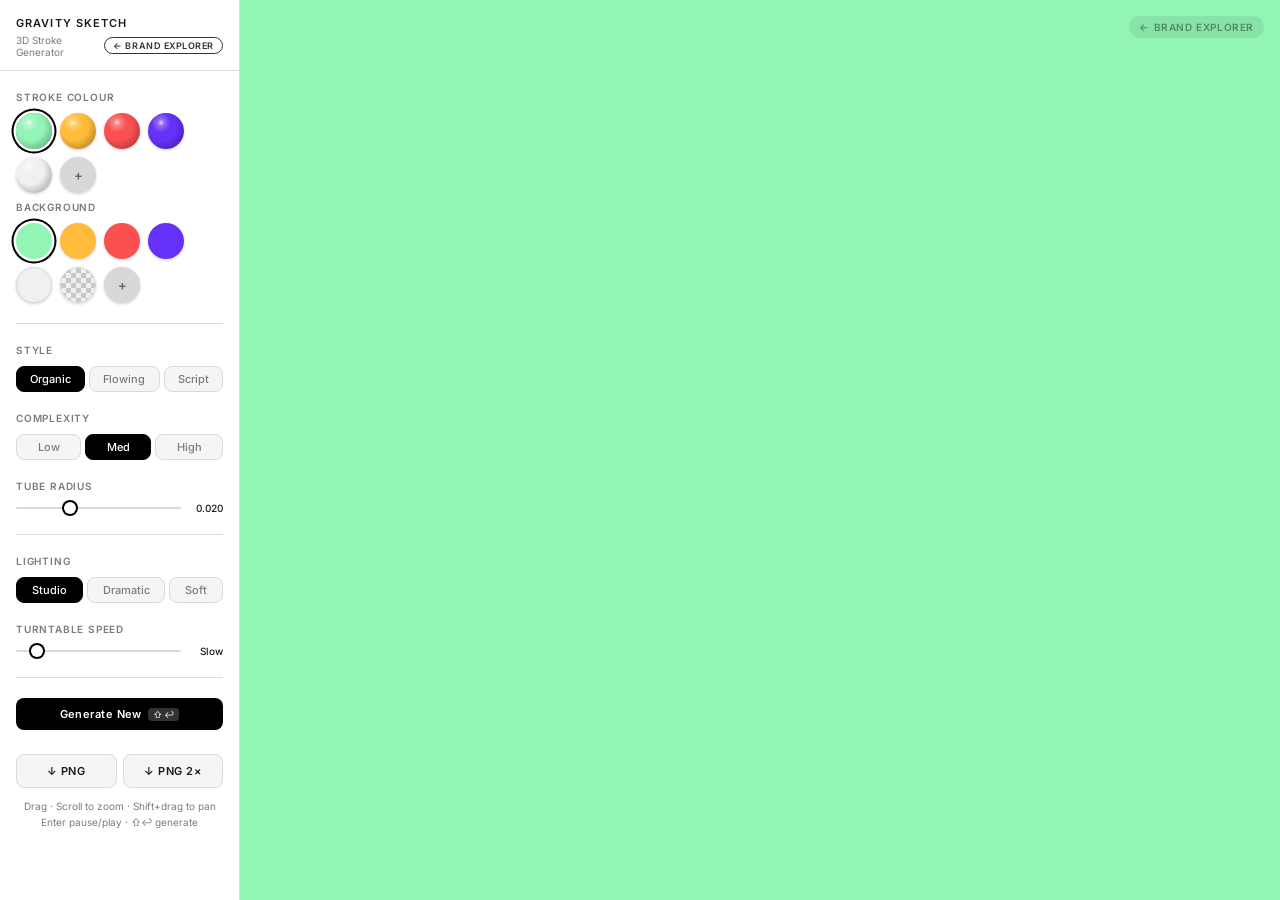
==== gravity-sketch-3d-generator.html @ 586156b0 "Add files via upload" ====
<!DOCTYPE html>
<html lang="en">
<head>
<meta charset="UTF-8">
<title>Gravity Sketch — 3D Stroke Generator</title>
<link rel="preconnect" href="https://fonts.googleapis.com">
<link rel="preconnect" href="https://fonts.gstatic.com" crossorigin>
<link href="https://fonts.googleapis.com/css2?family=Inter:wght@400;500;600&display=swap" rel="stylesheet">
<style>
*,*::before,*::after{box-sizing:border-box;margin:0;padding:0}

:root{
  --bg:    #f5f5f5;
  --bg2:   #ebebeb;
  --bg3:   #e0e0e0;
  --line:  #dadadd;
  --text:  #1a1a1b;
  --muted: #7b7a82;
  --ac:    #000000;
  --ac2:   #333333;
}

html,body{
  height:100%;overflow:hidden;
  background:#e8e8e8;
  font-family:'Inter',system-ui,sans-serif;
  font-size:13px;
  color:var(--text);
  -webkit-font-smoothing:antialiased;
}

.app{display:grid;grid-template-columns:240px 1fr;height:100vh}

/* ── Panel ── */
#panel{
  background:#ffffff;
  border-right:1px solid var(--line);
  display:flex;flex-direction:column;
  overflow-y:auto;overflow-x:hidden;
  scrollbar-width:thin;scrollbar-color:var(--bg3) transparent;
}
#panel::-webkit-scrollbar{width:3px}
#panel::-webkit-scrollbar-thumb{background:var(--bg3);border-radius:2px}

/* Logo / header */
.plogo{
  padding:16px 16px 12px;
  border-bottom:1px solid var(--line);
  flex-shrink:0;
}
.plogo .w{
  font-size:11px;font-weight:600;
  letter-spacing:.10em;text-transform:uppercase;
  color:var(--text);
}
.plogo .s{
  font-size:10px;font-weight:400;
  color:var(--muted);margin-top:2px;
}

/* Sections */
.sec{padding:20px 16px 0}
.sec:last-child{padding-bottom:20px}

.sl{
  font-size:10px;font-weight:600;
  letter-spacing:.08em;text-transform:uppercase;
  color:var(--muted);
  margin-bottom:10px;
}

/* Divider between groups */
.div{height:1px;background:var(--line);margin:20px 16px 0}

/* Button row */
.br{display:flex;flex-wrap:wrap;gap:4px}

.cb{
  background:var(--bg);
  border:1px solid var(--line);
  border-radius:8px;
  color:var(--muted);
  font-family:inherit;
  font-size:11px;font-weight:500;
  padding:5px 10px;
  cursor:pointer;
  flex:1 1 auto;
  text-align:center;
  white-space:nowrap;
  transition:background .1s,color .1s,border-color .1s;
}
.cb:hover{background:var(--bg2);color:var(--text)}
.cb.active{background:var(--ac);border-color:var(--ac);color:#fff}

/* Colour swatches */
.sr{display:flex;flex-wrap:wrap;gap:8px}

.sw{
  width:36px;height:36px;
  border-radius:50%;
  cursor:pointer;
  flex-shrink:0;
  position:relative;
  overflow:hidden;
  transition:transform .14s,box-shadow .14s;
  box-shadow:0 1px 3px rgba(0,0,0,.18);
}
.sw:hover{transform:scale(1.08);box-shadow:0 2px 8px rgba(0,0,0,.22)}
.sw.active{box-shadow:0 0 0 2.5px #fff, 0 0 0 4.5px var(--ac),0 1px 6px rgba(0,0,0,.18)}

/* Sliders */
.slider-row{display:flex;align-items:center;gap:8px}
.slider-row input[type=range]{
  flex:1;-webkit-appearance:none;
  height:2px;background:var(--line);
  border-radius:2px;outline:none;cursor:pointer;
}
.slider-row input[type=range]::-webkit-slider-thumb{
  -webkit-appearance:none;
  width:12px;height:12px;
  background:#fff;
  border-radius:50%;
  cursor:pointer;
  box-shadow:0 0 0 2px var(--ac);
}
.slider-row input[type=range]::-moz-range-thumb{
  width:12px;height:12px;
  background:#fff;border:none;
  border-radius:50%;
  box-shadow:0 0 0 2px var(--ac);
}
.sv{
  font-size:10px;font-weight:500;
  color:var(--text);
  min-width:34px;text-align:right;
  font-variant-numeric:tabular-nums;
}

/* Text input */
.text-field{
  width:100%;
  background:var(--bg);
  border:1px solid var(--line);
  border-radius:8px;
  font-family:inherit;
  font-size:13px;
  padding:7px 10px;
  color:var(--text);
  outline:none;
}
.text-field:focus{border-color:var(--ac)}

/* Action buttons */
.ab{
  width:100%;
  padding:9px 12px;
  border-radius:8px;
  font-family:inherit;
  font-size:11px;font-weight:600;
  letter-spacing:.04em;
  cursor:pointer;border:none;
  transition:background .15s,opacity .15s;
  display:flex;align-items:center;justify-content:center;gap:6px;
}
.ab.p{background:var(--ac);color:#fff}
.ab.p:hover{background:var(--ac2)}
.ab.s{background:var(--bg);border:1px solid var(--line);color:var(--text)}
.ab.s:hover{background:var(--bg2)}

/* kbd hint inside button */
.kbd{
  font-size:9px;font-weight:500;letter-spacing:.02em;
  background:rgba(255,255,255,.20);
  border-radius:4px;padding:1px 5px;
  color:rgba(255,255,255,.85);
}

/* Two-column download row */
.dl-row{display:grid;grid-template-columns:1fr 1fr;gap:6px}

.hint{
  font-size:10px;color:var(--muted);
  text-align:center;
  padding:10px 16px 0;
  line-height:1.6;
}

/* ── Canvas ── */
#cw{position:relative;overflow:hidden}
#c{display:block;width:100%;height:100%}

/* Back link */
.backlink{
  position:absolute;top:16px;right:16px;
  font-family:inherit;
  font-size:10px;font-weight:600;
  letter-spacing:.06em;text-transform:uppercase;
  text-decoration:none;
  padding:5px 10px;border-radius:40px;
  transition:.15s;z-index:10;
  color:rgba(0,0,0,.4);background:rgba(0,0,0,.07);
}
.backlink:hover{background:rgba(0,0,0,.13);color:rgba(0,0,0,.7)}
.backlink.light{color:rgba(255,255,255,.4);background:rgba(255,255,255,.09)}
.backlink.light:hover{background:rgba(255,255,255,.17);color:rgba(255,255,255,.8)}
</style>
</head>
<body>
<div class="app">
<aside id="panel">
  <div class="plogo">
    <div class="w">Gravity Sketch</div>
    <div style="display:flex;align-items:center;justify-content:space-between;margin-top:2px">
      <div class="s">3D Stroke Generator</div>
      <a href="http://localhost:9090/gravity-sketch-brand-explorer.html"
         style="font-size:9px;font-weight:600;letter-spacing:.06em;text-transform:uppercase;
                color:var(--ac,#6B47DC);text-decoration:none;border:1px solid var(--ac,#6B47DC);
                border-radius:20px;padding:2px 8px;white-space:nowrap;opacity:.8"
         onmouseover="this.style.opacity=1" onmouseout="this.style.opacity=.8">
        ← Brand Explorer
      </a>
    </div>
  </div>

  <!-- ── COLOUR GROUP (top) ─────────────────────────── -->
  <div class="sec">
    <div class="sl">Stroke Colour</div>
    <div class="sr">
      <!-- data-marble + data-base → JS applies sphere gradient at boot -->
      <div class="sw active" data-color="green"  data-marble data-base="#92F5B5" onclick="setColor(this)"></div>
      <div class="sw"        data-color="gold"   data-marble data-base="#FFBC3A" onclick="setColor(this)"></div>
      <div class="sw"        data-color="pink"   data-marble data-base="#FA5050" onclick="setColor(this)"></div>
      <div class="sw"        data-color="purple" data-marble data-base="#6530F7" onclick="setColor(this)"></div>
      <div class="sw"        data-color="white"  data-marble data-base="#F0F0F0" onclick="setColor(this)"></div>
      <div class="sw" id="custom-col-sw" data-color="custom" data-marble data-base="#e040fb"
           style="background:#d8d8d8;display:flex;align-items:center;justify-content:center;font-size:13px;font-weight:600;color:#666"
           onclick="document.getElementById('ccp').click()">+
        <input type="color" id="ccp" value="#e040fb" style="position:absolute;width:0;height:0;opacity:0;pointer-events:none" oninput="onCustomCol(this)">
      </div>
    </div>
  </div>

  <div class="sec" style="padding-top:8px">
    <div class="sl">Background</div>
    <div class="sr">
      <!-- flat class → flat solid colour, no 3D gradient -->
      <div class="sw flat active" data-bg="#92F5B5" style="background:#92F5B5" onclick="setBg(this)"></div>
      <div class="sw flat"        data-bg="#FFBC3A" style="background:#FFBC3A" onclick="setBg(this)"></div>
      <div class="sw flat"        data-bg="#FA5050" style="background:#FA5050" onclick="setBg(this)"></div>
      <div class="sw flat"        data-bg="#6530F7" style="background:#6530F7" onclick="setBg(this)"></div>
      <div class="sw flat"        data-bg="#F0F0F0" style="background:#F0F0F0;border:1px solid #dadadd" onclick="setBg(this)"></div>
      <div class="sw flat" id="transparent-bg-sw"
           style="background:repeating-conic-gradient(#c8c8c8 0% 25%,#efefef 0% 50%) 0 0/10px 10px;border:1px solid #dadadd"
           onclick="setTransparentBg()" title="Transparent"></div>
      <div class="sw flat" id="custom-bg-sw"
           style="background:#d8d8d8;display:flex;align-items:center;justify-content:center;font-size:13px;font-weight:600;color:#666"
           onclick="document.getElementById('cbp').click()">+
        <input type="color" id="cbp" value="#ff6d00" style="position:absolute;width:0;height:0;opacity:0;pointer-events:none" oninput="onCustomBg(this)">
      </div>
    </div>
  </div>
  <div class="div"></div>

  <!-- ── STYLE ──────────────────────────────────────── -->
  <div class="sec">
    <div class="sl">Style</div>
    <div class="br">
      <button class="cb active" data-g="style" data-v="organic" onclick="pick(this)">Organic</button>
      <button class="cb"        data-g="style" data-v="flowing" onclick="pick(this)">Flowing</button>
      <button class="cb"        data-g="style" data-v="text"    onclick="pick(this)">Script</button>
    </div>
  </div>
  <div class="sec" id="text-sec" style="display:none;padding-top:8px">
    <input type="text" id="text-input" class="text-field" value="Gravity Sketch" placeholder="Type here…" oninput="generate()">
  </div>

  <!-- Complexity -->
  <div class="sec">
    <div class="sl">Complexity</div>
    <div class="br">
      <button class="cb"        data-g="cx" data-v="1" onclick="pick(this)">Low</button>
      <button class="cb active" data-g="cx" data-v="2" onclick="pick(this)">Med</button>
      <button class="cb"        data-g="cx" data-v="3" onclick="pick(this)">High</button>
    </div>
  </div>

  <!-- Tube radius -->
  <div class="sec">
    <div class="sl">Tube Radius</div>
    <div class="slider-row">
      <input type="range" id="rad" min="1" max="100" value="32" autocomplete="off" oninput="onRad(this)">
      <span class="sv" id="radv">0.020</span>
    </div>
  </div>

  <div class="div"></div>

  <!-- Lighting -->
  <div class="sec">
    <div class="sl">Lighting</div>
    <div class="br">
      <button class="cb active" data-g="lt" data-v="studio"   onclick="pick(this)">Studio</button>
      <button class="cb"        data-g="lt" data-v="dramatic" onclick="pick(this)">Dramatic</button>
      <button class="cb"        data-g="lt" data-v="soft"     onclick="pick(this)">Soft</button>
    </div>
  </div>

  <!-- Turntable speed -->
  <div class="sec">
    <div class="sl">Turntable Speed</div>
    <div class="slider-row">
      <input type="range" id="ttspd" min="0" max="100" value="10" autocomplete="off" oninput="onTTSpeed(this)">
      <span class="sv" id="ttspdv">Slow</span>
    </div>
  </div>
  <div class="div"></div>

  <!-- Actions -->
  <div class="sec" style="padding-bottom:4px">
    <button class="ab p" onclick="generate()">
      Generate New <span class="kbd">⇧ ↩</span>
    </button>
  </div>
  <div class="sec">
    <div class="dl-row">
      <button class="ab s" onclick="exportPNG(1)">↓ PNG</button>
      <button class="ab s" onclick="exportPNG(2)">↓ PNG 2×</button>
    </div>
  </div>

  <div class="hint">
    Drag · Scroll to zoom · Shift+drag to pan<br>
    Enter pause/play · ⇧↩ generate
  </div>

</aside>
<div id="cw">
  <canvas id="c"></canvas>
  <a class="backlink" id="bl" href="gravity-sketch-brand-explorer.html">← Brand Explorer</a>
</div>
</div>
<script>
'use strict';

// ── Vec3 ──────────────────────────────────────────────────────────────────────
const vadd=(a,b)=>[a[0]+b[0],a[1]+b[1],a[2]+b[2]];
const vsub=(a,b)=>[a[0]-b[0],a[1]-b[1],a[2]-b[2]];
const vscl=(a,s)=>[a[0]*s,a[1]*s,a[2]*s];
const vdot=(a,b)=>a[0]*b[0]+a[1]*b[1]+a[2]*b[2];
const vcrs=(a,b)=>[a[1]*b[2]-a[2]*b[1],a[2]*b[0]-a[0]*b[2],a[0]*b[1]-a[1]*b[0]];
const vlen=a=>Math.sqrt(vdot(a,a));
const vnrm=a=>{const l=vlen(a);return l>1e-9?vscl(a,1/l):[0,0,0]};

// ── Mat4 (column-major) ───────────────────────────────────────────────────────
function m4persp(fov,asp,n,f){
  const t=1/Math.tan(fov/2),nf=1/(n-f);
  return new Float32Array([t/asp,0,0,0, 0,t,0,0, 0,0,(f+n)*nf,-1, 0,0,2*f*n*nf,0]);
}
function m4look(eye,cen,up){
  const f=vnrm(vsub(cen,eye)),s=vnrm(vcrs(f,up)),u=vcrs(s,f);
  return new Float32Array([
    s[0],u[0],-f[0],0, s[1],u[1],-f[1],0,
    s[2],u[2],-f[2],0, -vdot(s,eye),-vdot(u,eye),vdot(f,eye),1
  ]);
}
function m4mul(a,b){
  const m=new Float32Array(16);
  for(let c=0;c<4;c++)for(let r=0;r<4;r++)for(let k=0;k<4;k++)m[c*4+r]+=a[k*4+r]*b[c*4+k];
  return m;
}
function m3of(m){return new Float32Array([m[0],m[1],m[2],m[4],m[5],m[6],m[8],m[9],m[10]])}

// ── Catmull-Rom ───────────────────────────────────────────────────────────────
function crPt(p0,p1,p2,p3,t){
  const t2=t*t,t3=t2*t;
  return[0,1,2].map(i=>0.5*((2*p1[i])+(-p0[i]+p2[i])*t+(2*p0[i]-5*p1[i]+4*p2[i]-p3[i])*t2+(-p0[i]+3*p1[i]-3*p2[i]+p3[i])*t3));
}
function crTan(p0,p1,p2,p3,t){
  const t2=t*t;
  return[0,1,2].map(i=>0.5*((-p0[i]+p2[i])+(4*p0[i]-10*p1[i]+8*p2[i]-2*p3[i])*t+(-3*p0[i]+9*p1[i]-9*p2[i]+3*p3[i])*t2));
}

function buildSpline(ctrl,nSamples,closed){
  const pts=[],tans=[],n=ctrl.length;
  const get=i=>closed?ctrl[((i%n)+n)%n]:ctrl[Math.max(0,Math.min(n-1,i))];
  const segs=closed?n:n-1;
  const sps=Math.floor(nSamples/segs);
  for(let s=0;s<segs;s++){
    const p0=get(s-1),p1=get(s),p2=get(s+1),p3=get(s+2);
    for(let j=0;j<sps;j++){
      const t=j/sps;
      pts.push(crPt(p0,p1,p2,p3,t));
      tans.push(vnrm(crTan(p0,p1,p2,p3,t)));
    }
  }
  if(closed){pts.push(pts[0]);tans.push(tans[0]);}
  return{pts,tans};
}

// ── Rotation-minimizing frames ────────────────────────────────────────────────
function buildFrames(pts,tans){
  const n=pts.length,frames=[];
  const t0=tans[0];
  let ref=Math.abs(t0[0])<0.9?[1,0,0]:[0,1,0];
  let n0=vnrm(vcrs(t0,ref)); n0=vnrm(vcrs(vcrs(t0,n0),t0));
  frames[0]={t:t0,n:n0,b:vnrm(vcrs(t0,n0))};
  for(let i=1;i<n;i++){
    const prev=frames[i-1];
    const v1=vsub(pts[i],pts[i-1]);
    const c1=vdot(v1,v1);
    let rL,tL;
    if(c1<1e-12){rL=prev.n;tL=prev.t;}
    else{
      rL=vsub(prev.n,vscl(v1,2/c1*vdot(v1,prev.n)));
      tL=vsub(prev.t,vscl(v1,2/c1*vdot(v1,prev.t)));
    }
    const ti=tans[i],v2=vsub(ti,tL),c2=vdot(v2,v2);
    const ni=c2<1e-12?rL:vsub(rL,vscl(v2,2/c2*vdot(v2,rL)));
    const bi=vnrm(vcrs(ti,ni));
    frames[i]={t:ti,n:vnrm(ni),b:bi};
  }
  return frames;
}

// ── Tube geometry ─────────────────────────────────────────────────────────────
function buildTube(pts,frames,radius,sides){
  const N=pts.length,K=sides;
  const pos=new Float32Array(N*K*3);
  const nor=new Float32Array(N*K*3);
  const uv =new Float32Array(N*K*2);
  const idx=[];
  for(let i=0;i<N;i++){
    const P=pts[i],{n,b}=frames[i];
    const u=i/(N-1);
    for(let j=0;j<K;j++){
      const th=(j/K)*Math.PI*2,cos=Math.cos(th),sin=Math.sin(th);
      const nx=cos*n[0]+sin*b[0],ny=cos*n[1]+sin*b[1],nz=cos*n[2]+sin*b[2];
      const base=(i*K+j)*3;
      pos[base]  =P[0]+radius*nx; pos[base+1]=P[1]+radius*ny; pos[base+2]=P[2]+radius*nz;
      nor[base]  =nx;             nor[base+1]=ny;              nor[base+2]=nz;
      const uv2=(i*K+j)*2; uv[uv2]=u; uv[uv2+1]=j/K;
    }
  }
  for(let i=0;i<N-1;i++){
    for(let j=0;j<K;j++){
      const a=i*K+j,b2=i*K+(j+1)%K,c=((i+1)*K+j),d=((i+1)*K+(j+1)%K);
      idx.push(a,c,b2, b2,c,d);
    }
  }
  return{pos,nor,uv,idx:new Uint16Array(idx)};
}

// ── Sphere ────────────────────────────────────────────────────────────────────
function buildSphere(cx,cy,cz,r,slices,stacks){
  const v=(stacks+1)*(slices+1);
  const pos=new Float32Array(v*3),nor=new Float32Array(v*3),uv=new Float32Array(v*2);
  const idx=[];
  for(let i=0;i<=stacks;i++){
    const phi=Math.PI*i/stacks,sp=Math.sin(phi),cp=Math.cos(phi);
    for(let j=0;j<=slices;j++){
      const th=2*Math.PI*j/slices,st=Math.sin(th),ct=Math.cos(th);
      const x=ct*sp,y=cp,z=st*sp;
      const vi=i*(slices+1)+j;
      pos[vi*3]=cx+r*x; pos[vi*3+1]=cy+r*y; pos[vi*3+2]=cz+r*z;
      nor[vi*3]=x; nor[vi*3+1]=y; nor[vi*3+2]=z;
      uv[vi*2]=j/slices; uv[vi*2+1]=i/stacks;
    }
  }
  for(let i=0;i<stacks;i++)
    for(let j=0;j<slices;j++){
      const a=i*(slices+1)+j,b=a+slices+1;
      idx.push(a,b,a+1, a+1,b,b+1);
    }
  return{pos,nor,uv,idx:new Uint32Array(idx)};
}

// ── Hemisphere caps ───────────────────────────────────────────────────────────
// Smooth spherical dome: latitude bands with outward-pointing normals.
function buildCapGeo(pts,frames,radius,sides){
  const N=pts.length, bands=6;
  const vPC=bands*sides+1; // bands rings + pole
  const pos=new Float32Array(vPC*2*3), nor=new Float32Array(vPC*2*3), uv=new Float32Array(vPC*2*2);
  const idx=[];
  // dir=+1 → end cap (dome in +t direction), dir=-1 → start cap (dome in -t direction)
  function addHemi(capOff,ptIdx,dir){
    const P=pts[ptIdx],{t,n,b}=frames[ptIdx];
    const dx=t[0]*dir, dy=t[1]*dir, dz=t[2]*dir; // dome direction
    for(let band=0;band<bands;band++){
      const phi=(Math.PI/2)*band/bands;
      const cosP=Math.cos(phi),sinP=Math.sin(phi);
      for(let j=0;j<sides;j++){
        const th=(j/sides)*Math.PI*2,cosT=Math.cos(th),sinT=Math.sin(th);
        const ox=cosT*n[0]+sinT*b[0],oy=cosT*n[1]+sinT*b[1],oz=cosT*n[2]+sinT*b[2];
        const vi=capOff+band*sides+j;
        // blend from equator circle outward to pole tip as phi→π/2
        pos[vi*3]  =P[0]+radius*(cosP*ox+sinP*dx);
        pos[vi*3+1]=P[1]+radius*(cosP*oy+sinP*dy);
        pos[vi*3+2]=P[2]+radius*(cosP*oz+sinP*dz);
        const nx2=cosP*ox+sinP*dx, ny2=cosP*oy+sinP*dy, nz2=cosP*oz+sinP*dz;
        const nl=Math.sqrt(nx2*nx2+ny2*ny2+nz2*nz2)||1;
        nor[vi*3]=nx2/nl; nor[vi*3+1]=ny2/nl; nor[vi*3+2]=nz2/nl;
        uv.set([0.5+0.5*cosT*cosP,0.5+0.5*sinT*cosP],vi*2);
      }
    }
    const pi=capOff+bands*sides;
    pos[pi*3]=P[0]+radius*dx; pos[pi*3+1]=P[1]+radius*dy; pos[pi*3+2]=P[2]+radius*dz;
    nor[pi*3]=dx; nor[pi*3+1]=dy; nor[pi*3+2]=dz;
    uv.set([0.5,0.5],pi*2);
    for(let band=0;band<bands-1;band++){
      for(let j=0;j<sides;j++){
        const j2=(j+1)%sides;
        const a=capOff+band*sides+j,   b2=capOff+band*sides+j2;
        const c2=capOff+(band+1)*sides+j, d=capOff+(band+1)*sides+j2;
        idx.push(a,b2,c2, b2,d,c2);
      }
    }
    for(let j=0;j<sides;j++){
      const j2=(j+1)%sides;
      idx.push(pi, capOff+(bands-1)*sides+j2, capOff+(bands-1)*sides+j);
    }
  }
  addHemi(0,   0,  -1); // start cap: dome in -t
  addHemi(vPC, N-1,+1); // end cap:   dome in +t
  return{pos,nor,uv,idx:new Uint32Array(idx)};
}

// ── Control-point smoothing (Laplacian, preserves endpoints for open curves) ──
function smoothCtrl(pts,closed,iters=3){
  let p=pts.map(v=>[...v]);
  const n=p.length;
  for(let it=0;it<iters;it++){
    p=p.map((v,i)=>{
      if(!closed&&(i===0||i===n-1))return v; // keep open-curve endpoints fixed
      const prev=p[(i-1+n)%n], next=p[(i+1)%n];
      return v.map((c,d)=>c*0.5+prev[d]*0.25+next[d]*0.25);
    });
  }
  return p;
}

// Enforce a minimum spacing between consecutive control points to prevent kinks
function dedupeCtrl(pts,minDist=0.12){
  const out=[pts[0]];
  for(let i=1;i<pts.length;i++){
    const d=Math.hypot(pts[i][0]-out[out.length-1][0],pts[i][1]-out[out.length-1][1],pts[i][2]-out[out.length-1][2]);
    if(d>=minDist) out.push(pts[i]);
  }
  return out.length>=3?out:pts; // fallback if we pruned too aggressively
}

// ── Path generation ───────────────────────────────────────────────────────────

// Organic: simulates a VR controller moving through 3D space.
// XY heading uses angular momentum (working well from before).
// Z now has its own independent velocity with angular momentum so paths
// genuinely curve through depth, not just flat XY + noise.
// Self-avoidance pushes primarily in Z so the path weaves over/under
// rather than intersecting — keeps XY path shape mostly intact.
function genOrganic(cx){
  //                        low   med   high
  const nWaypoints =       [22,   42,   72  ][cx-1];
  const spread     =       [1.0,  1.3,  1.5 ][cx-1];
  const angNoiseH  =       [0.06, 0.14, 0.26][cx-1]; // XY heading jitter
  const angDamp    =       [0.88, 0.83, 0.76][cx-1]; // heading decay
  const evtProb    =       [0.07, 0.12, 0.20][cx-1]; // gesture event probability
  const maxLoopAng =       [0.28, 0.44, 0.68][cx-1]; // max loop tightness
  const avoidRad   =       [0.40, 0.32, 0.26][cx-1]; // self-avoidance radius
  const zRange     =       [0.9,  1.3,  1.7 ][cx-1]; // Z depth range

  const loopBias = cx===3 ? 0.60+Math.random()*0.35 : 0.28+Math.random()*0.55;

  let x = (Math.random()-0.5)*0.5*spread;
  let y = (Math.random()-0.5)*0.5*spread;
  let z = (Math.random()-0.5)*zRange*0.4;

  let heading = Math.random()*Math.PI*2;
  let angVH   = (Math.random()-0.5)*0.25;
  let spd     = (0.14+Math.random()*0.10)*spread;

  // Z has its own velocity (vz) and angular momentum (angVZ)
  let vz    = (Math.random()-0.5)*spd*0.6;
  let angVZ = (Math.random()-0.5)*0.08;

  const pts=[], hist=[];
  // Record start so we can close smoothly
  const sx=x, sy=y, sz=z;
  // Homing kicks in over the last 40% of waypoints
  const homeStart=Math.floor(nWaypoints*0.60);

  for(let i=0;i<nWaypoints;i++){
    pts.push([x,y,z]);

    // ── self-avoidance: repel primarily in Z ──────────────────────────────
    // When the path would pass through an earlier segment, push it in Z
    // so it weaves over/under. XY heading is only nudged lightly.
    if(hist.length>4){
      let repX=0,repY=0,repZ=0;
      for(let k=0;k<hist.length-4;k++){
        const h=hist[k];
        const ex=x-h[0],ey=y-h[1],ez=z-h[2];
        const d2=ex*ex+ey*ey+ez*ez;
        const ar=avoidRad;
        if(d2<ar*ar && d2>1e-6){
          const d=Math.sqrt(d2), str=0.25*(1-d/ar);
          repX+=ex/d*str; repY+=ey/d*str; repZ+=ez/d*str;
        }
      }
      const rm=Math.sqrt(repX*repX+repY*repY+repZ*repZ);
      if(rm>0.005){
        // Light XY heading nudge
        const repH=Math.atan2(repY,repX);
        let hd=repH-heading; hd=((hd+Math.PI*3)%(Math.PI*2))-Math.PI;
        heading+=hd*0.15;
        // Strong Z escape — path goes over or under the obstacle
        vz+=repZ*0.7;
      }
    }
    hist.push([x,y,z]);

    // ── XY movement ───────────────────────────────────────────────────────
    x+=Math.cos(heading)*spd;
    y+=Math.sin(heading)*spd;

    // ── Z movement (independent velocity) ────────────────────────────────
    z+=vz;
    // Z centering: soft spring back toward z=0
    vz-=z*0.04;
    vz=Math.max(-spd*0.8,Math.min(spd*0.8,vz));
    // Clamp to range
    if(Math.abs(z)>zRange){ z=Math.sign(z)*zRange; vz*=-0.5; }

    // ── XY centering ──────────────────────────────────────────────────────
    const r=Math.sqrt(x*x+y*y), outerR=spread*[0.70,0.60,0.52][cx-1];
    if(r>outerR){
      const backH=Math.atan2(-y,-x);
      let hd=backH-heading; hd=((hd+Math.PI*3)%(Math.PI*2))-Math.PI;
      heading+=hd*Math.min(0.45,(r-outerR)/(spread*0.35));
    }

    // ── XY angular momentum ───────────────────────────────────────────────
    heading+=angVH;
    angVH+=(Math.random()-0.5)*angNoiseH;
    angVH*=angDamp;

    // ── Z angular momentum ────────────────────────────────────────────────
    angVZ+=(Math.random()-0.5)*[0.04,0.07,0.11][cx-1];
    angVZ*=0.85;
    vz+=angVZ;

    // ── homing force: steer back to start over the final 40% ─────────────
    // t goes 0→1 from homeStart to the last waypoint.
    // As t grows: pull gets stronger, angular momentum dampens, no new
    // gesture events so nothing fights the approach.
    const isHoming = i>=homeStart;
    if(isHoming){
      const t=(i-homeStart)/(nWaypoints-1-homeStart+0.001);
      const toH=Math.atan2(sy-y,sx-x);
      let hd=toH-heading; hd=((hd+Math.PI*3)%(Math.PI*2))-Math.PI;
      heading+=hd*t*0.45;               // strong XY pull
      vz+=(sz-z)*t*0.14;                // Z pull
      angVH*=(1-t*0.55);                // suppress XY spin
      angVZ*=(1-t*0.55);                // suppress Z oscillation
    }

    // ── speed variation ───────────────────────────────────────────────────
    spd+=(Math.random()-0.5)*spread*0.018;
    spd=Math.max(spread*0.07,Math.min(spread*0.24,spd));

    // ── gesture events (only outside homing phase) ────────────────────────
    if(!isHoming && Math.random()<evtProb){
      if(Math.random()<loopBias){
        const dir=Math.random()>0.5?1:-1;
        angVH=dir*(0.20+Math.random()*maxLoopAng);
        // Occasionally add a Z dip/rise to the loop
        if(Math.random()<0.4) vz=(Math.random()-0.5)*spd*0.9;
        spd=spread*(0.09+Math.random()*0.09);
      } else {
        angVH*=0.08;
        spd=spread*(0.16+Math.random()*0.10);
      }
    }
  }
  return pts;
}

// Flowing: single sweeping gesture, minimal loops
function genFlowing(cx,sp,zs){
  const n=7+cx*3;
  const pts=[],a=Math.random()*Math.PI*2,co=Math.cos(a),si=Math.sin(a);
  for(let i=0;i<n;i++){
    const t=i/(n-1),along=(t-.5)*sp*2.4,perp=(Math.random()-.5)*sp*1.1;
    pts.push([co*along-si*perp, si*along+co*perp, (Math.random()-.5)*zs]);
  }
  return pts;
}

// ── Color palettes ────────────────────────────────────────────────────────────
const COLORS={
  green:  {base:[0.57,0.96,0.71],hi:[0.82,1.00,0.88],lo:[0.12,0.40,0.22]}, // mint
  gold:   {base:[1.00,0.74,0.23],hi:[1.00,0.93,0.72],lo:[0.45,0.28,0.02]}, // mango
  pink:   {base:[0.98,0.31,0.31],hi:[1.00,0.75,0.75],lo:[0.40,0.04,0.04]}, // raspberry
  purple: {base:[0.40,0.19,0.97],hi:[0.75,0.63,1.00],lo:[0.14,0.06,0.42]}, // blueberry
  white:  {base:[0.94,0.94,0.94],hi:[1.00,1.00,1.00],lo:[0.50,0.50,0.52]}, // white
  custom: {base:[0.88,0.25,0.98],hi:[1.00,0.80,1.00],lo:[0.28,0.04,0.35]},
};

// Derive a shading palette from an arbitrary hex colour
function derivePalette(hex){
  const b=hexRgb(hex);
  // hi: push toward white (highlight)
  const hi=b.map(c=>Math.min(1,c+(1-c)*0.58+0.06));
  // lo: crush toward black (shadow), preserving hue
  const lo=b.map(c=>c*0.20);
  return{base:b,hi,lo};
}

// ── Lighting presets ──────────────────────────────────────────────────────────
const LIGHTS={
  studio:   {key:[-0.5,0.8,0.6],fill:[0.4,-0.3,-0.3],spec:90,  amb:0.10,fillStr:0.22},
  dramatic: {key:[-0.7,0.6,0.4],fill:[0.2,-0.2,-0.4],spec:150, amb:0.04,fillStr:0.10},
  soft:     {key:[-0.3,0.7,0.8],fill:[0.5, 0.2,-0.2],spec:40,  amb:0.20,fillStr:0.40},
};

// ── Shaders ───────────────────────────────────────────────────────────────────
const VERT=`
attribute vec3 aPos;
attribute vec3 aNor;
attribute vec2 aUv;
uniform mat4 uMVP;
uniform mat4 uMV;
uniform mat3 uNM;
varying vec3 vN;
varying vec3 vVP;
varying vec2 vUv;
void main(){
  vec4 mvp=uMV*vec4(aPos,1.0);
  vVP=mvp.xyz;
  vN=normalize(uNM*aNor);
  vUv=aUv;
  gl_Position=uMVP*vec4(aPos,1.0);
}`;

const FRAG=`
precision highp float;
uniform vec3 uBase;
uniform vec3 uHi;
uniform vec3 uLo;
uniform vec3 uKey;
uniform vec3 uFill;
uniform float uSpec;
uniform float uAmb;
uniform float uFillStr;
uniform float uOpacity;
uniform float uAoPass;
varying vec3 vN;
varying vec3 vVP;
varying vec2 vUv;
void main(){
  vec3 N=normalize(vN);
  vec3 V=normalize(-vVP);
  vec3 L1=normalize(uKey);
  vec3 L2=normalize(uFill);
  float d1=max(dot(N,L1),0.0);
  float d2=max(dot(N,L2),0.0)*uFillStr;
  float light=d1*0.82+d2+uAmb;
  vec3 col=light<0.35
    ?mix(uLo,uBase,light/0.35)
    :mix(uBase,uHi,(light-0.35)/0.65);
  vec3 H=normalize(L1+V);
  float spec=pow(max(dot(N,H),0.0),uSpec);
  col=mix(col,uHi*1.15,spec*0.95);
  float rim=1.0-max(dot(N,V),0.0);
  rim=rim*rim*rim*rim;
  col+=uHi*rim*0.12;
  // In AO pass encode linear depth in alpha so the composite shader can sample it
  float outA=uAoPass>.5?clamp((-vVP.z-.1)/49.9,.001,1.):uOpacity;
  gl_FragColor=vec4(clamp(col,0.0,1.0),outA);
}`;

// ── AO composite shaders ──────────────────────────────────────────────────────
const VERT_AO=`attribute vec2 aPos;varying vec2 vUv;
void main(){vUv=aPos*.5+.5;gl_Position=vec4(aPos,0.,1.);}`;

const FRAG_AO=`precision highp float;
uniform sampler2D uScene;uniform vec2 uInvRes;varying vec2 vUv;
void main(){
  vec4 c=texture2D(uScene,vUv);float depth=c.a;
  // Background pixels (alpha==0): output transparent so the pre-cleared bg shows through
  if(depth<5e-4){gl_FragColor=vec4(0.,0.,0.,0.);return;}
  float ao=0.;
  for(int i=-3;i<=3;i++)for(int j=-3;j<=3;j++){
    if(i==0&&j==0)continue;
    float nd=texture2D(uScene,vUv+vec2(float(i),float(j))*uInvRes*3.).a;
    if(nd>5e-4)ao+=smoothstep(.003,.025,depth-nd);
  }
  ao/=48.;
  gl_FragColor=vec4(c.rgb*(1.-ao*.5),1.);
}`;

// ── WebGL setup ───────────────────────────────────────────────────────────────
const canvas=document.getElementById('c');
const gl=canvas.getContext('webgl',{antialias:true,preserveDrawingBuffer:true});
const extUint=gl.getExtension('OES_element_index_uint');
let idxType=gl.UNSIGNED_SHORT;

function compileShader(type,src){
  const s=gl.createShader(type);
  gl.shaderSource(s,src); gl.compileShader(s);
  if(!gl.getShaderParameter(s,gl.COMPILE_STATUS))throw gl.getShaderInfoLog(s);
  return s;
}
const prog=gl.createProgram();
gl.attachShader(prog,compileShader(gl.VERTEX_SHADER,VERT));
gl.attachShader(prog,compileShader(gl.FRAGMENT_SHADER,FRAG));
gl.linkProgram(prog);
if(!gl.getProgramParameter(prog,gl.LINK_STATUS))throw gl.getProgramInfoLog(prog);

const aPos=gl.getAttribLocation(prog,'aPos');
const aNor=gl.getAttribLocation(prog,'aNor');
const aUv =gl.getAttribLocation(prog,'aUv');
const uMVP=gl.getUniformLocation(prog,'uMVP');
const uMV =gl.getUniformLocation(prog,'uMV');
const uNM =gl.getUniformLocation(prog,'uNM');
const uBase=gl.getUniformLocation(prog,'uBase');
const uHi  =gl.getUniformLocation(prog,'uHi');
const uLo  =gl.getUniformLocation(prog,'uLo');
const uKey =gl.getUniformLocation(prog,'uKey');
const uFill=gl.getUniformLocation(prog,'uFill');
const uSpec=gl.getUniformLocation(prog,'uSpec');
const uAmb =gl.getUniformLocation(prog,'uAmb');
const uFStr=gl.getUniformLocation(prog,'uFillStr');
const uOpa =gl.getUniformLocation(prog,'uOpacity');
const uAoP =gl.getUniformLocation(prog,'uAoPass');

// ── FBO + AO pipeline ─────────────────────────────────────────────────────────
let fbo=null,fboTex=null,fboRb=null;
function mkFBO(w,h){
  if(fbo){gl.deleteFramebuffer(fbo);gl.deleteTexture(fboTex);gl.deleteRenderbuffer(fboRb);}
  fboTex=gl.createTexture();
  gl.bindTexture(gl.TEXTURE_2D,fboTex);
  gl.texImage2D(gl.TEXTURE_2D,0,gl.RGBA,w,h,0,gl.RGBA,gl.UNSIGNED_BYTE,null);
  gl.texParameteri(gl.TEXTURE_2D,gl.TEXTURE_MIN_FILTER,gl.LINEAR);
  gl.texParameteri(gl.TEXTURE_2D,gl.TEXTURE_MAG_FILTER,gl.LINEAR);
  gl.texParameteri(gl.TEXTURE_2D,gl.TEXTURE_WRAP_S,gl.CLAMP_TO_EDGE);
  gl.texParameteri(gl.TEXTURE_2D,gl.TEXTURE_WRAP_T,gl.CLAMP_TO_EDGE);
  fboRb=gl.createRenderbuffer();
  gl.bindRenderbuffer(gl.RENDERBUFFER,fboRb);
  gl.renderbufferStorage(gl.RENDERBUFFER,gl.DEPTH_COMPONENT16,w,h);
  fbo=gl.createFramebuffer();
  gl.bindFramebuffer(gl.FRAMEBUFFER,fbo);
  gl.framebufferTexture2D(gl.FRAMEBUFFER,gl.COLOR_ATTACHMENT0,gl.TEXTURE_2D,fboTex,0);
  gl.framebufferRenderbuffer(gl.FRAMEBUFFER,gl.DEPTH_ATTACHMENT,gl.RENDERBUFFER,fboRb);
  gl.bindFramebuffer(gl.FRAMEBUFFER,null);
}

const aoProg=gl.createProgram();
gl.attachShader(aoProg,compileShader(gl.VERTEX_SHADER,VERT_AO));
gl.attachShader(aoProg,compileShader(gl.FRAGMENT_SHADER,FRAG_AO));
gl.linkProgram(aoProg);
const aoAPos=gl.getAttribLocation(aoProg,'aPos');
const uSceneTex=gl.getUniformLocation(aoProg,'uScene');
const uInvRes=gl.getUniformLocation(aoProg,'uInvRes');

const quadBuf=gl.createBuffer();
gl.bindBuffer(gl.ARRAY_BUFFER,quadBuf);
gl.bufferData(gl.ARRAY_BUFFER,new Float32Array([-1,-1,1,-1,-1,1,-1,1,1,-1,1,1]),gl.STATIC_DRAW);

const posBuf=gl.createBuffer();
const norBuf=gl.createBuffer();
const uvBuf =gl.createBuffer();
const idxBuf=gl.createBuffer();
let idxCount=0;

function uploadGeom(geo){
  gl.bindBuffer(gl.ARRAY_BUFFER,posBuf); gl.bufferData(gl.ARRAY_BUFFER,geo.pos,gl.STATIC_DRAW);
  gl.bindBuffer(gl.ARRAY_BUFFER,norBuf); gl.bufferData(gl.ARRAY_BUFFER,geo.nor,gl.STATIC_DRAW);
  gl.bindBuffer(gl.ARRAY_BUFFER,uvBuf);  gl.bufferData(gl.ARRAY_BUFFER,geo.uv, gl.STATIC_DRAW);
  let idxData=geo.idx;
  if(extUint && geo.idx instanceof Uint32Array){
    idxType=gl.UNSIGNED_INT;
  } else {
    idxType=gl.UNSIGNED_SHORT;
    if(geo.idx instanceof Uint32Array) idxData=new Uint16Array(geo.idx);
  }
  gl.bindBuffer(gl.ELEMENT_ARRAY_BUFFER,idxBuf); gl.bufferData(gl.ELEMENT_ARRAY_BUFFER,idxData,gl.STATIC_DRAW);
  idxCount=geo.idx.length;
}

// ── Mat4 rotation helpers ─────────────────────────────────────────────────────
function m4id(){return new Float32Array([1,0,0,0,0,1,0,0,0,0,1,0,0,0,0,1])}
function m4rotX(a){
  const c=Math.cos(a),s=Math.sin(a);
  return new Float32Array([1,0,0,0, 0,c,s,0, 0,-s,c,0, 0,0,0,1]);
}
function m4rotY(a){
  const c=Math.cos(a),s=Math.sin(a);
  return new Float32Array([c,0,-s,0, 0,1,0,0, s,0,c,0, 0,0,0,1]);
}
function m4translate(x,y){
  const m=m4id(); m[12]=x; m[13]=y; return m;
}

// ── State ─────────────────────────────────────────────────────────────────────
const state={
  style:'organic', color:'green', cx:2, lt:'studio',
  bg:'#92F5B5', radius:0.020, opacity:1.0
};

// Arcball: store model rotation as accumulated 4×4 matrix
// Initialise with a pleasant starting angle (matches old x:0.18, y:-0.4)
let modelMat = m4mul(m4rotY(-0.4), m4rotX(0.18));
let panX=0, panY=0;

const orbit={dist:2.8, dragging:false, panning:false, lx:0, ly:0, lastMove:0};
let turntable=true;      // Enter toggles
let turntableSpeed=0.0002; // set by slider

// ── Orbit / pan controls ──────────────────────────────────────────────────────
canvas.addEventListener('mousedown',e=>{
  if(e.shiftKey){ orbit.panning=true; }
  else { orbit.dragging=true; }
  orbit.lx=e.clientX; orbit.ly=e.clientY;
  canvas.style.cursor=e.shiftKey?'grab':'grabbing';
});
window.addEventListener('mousemove',e=>{
  if(orbit.dragging){
    const dx=e.clientX-orbit.lx, dy=e.clientY-orbit.ly;
    orbit.lx=e.clientX; orbit.ly=e.clientY;
    orbit.lastMove=Date.now();
    // Arcball: rotate model in world space so the drag always tracks the surface
    const s=0.006;
    // Horizontal drag → spin around world Y; vertical → world X
    modelMat=m4mul(m4rotY(dx*s), m4mul(m4rotX(dy*s), modelMat));
  } else if(orbit.panning){
    const dx=e.clientX-orbit.lx, dy=e.clientY-orbit.ly;
    orbit.lx=e.clientX; orbit.ly=e.clientY;
    orbit.lastMove=Date.now();
    const scale=orbit.dist*0.0012;
    panX+=dx*scale; panY-=dy*scale;
  }
});
window.addEventListener('mouseup',()=>{
  orbit.dragging=false; orbit.panning=false;
  canvas.style.cursor='default';
});
window.addEventListener('keydown',e=>{
  if(e.key==='Enter' && e.shiftKey){ generate(); e.preventDefault(); }
  else if(e.key==='Enter'){ turntable=!turntable; e.preventDefault(); }
});
canvas.addEventListener('wheel',e=>{
  orbit.dist*=1+e.deltaY*0.001;
  orbit.dist=Math.max(1.2,Math.min(10,orbit.dist));
  e.preventDefault();
},{passive:false});

// ── Hershey font ──────────────────────────────────────────────────────────────
let hersheyGlyphs=null;

function parseHershey(data){
  const glyphs=[];
  const lines=data.replace(/\r/g,'').split('\n');
  // Merge continuation lines: a line starting with a digit starts a new record
  const recs=[];
  for(const ln of lines){
    if(!ln.trim()) continue;
    if(ln[0]>='0'&&ln[0]<='9') recs.push(ln);
    else if(recs.length>0) recs[recs.length-1]+=ln;
  }
  for(const rec of recs){
    let i=0;
    while(i<rec.length&&rec[i]>='0'&&rec[i]<='9') i++;   // skip glyph number
    while(i<rec.length&&rec[i]===' ') i++;                 // skip spaces
    let pairStr='';
    while(i<rec.length&&rec[i]>='0'&&rec[i]<='9'){pairStr+=rec[i];i++;}
    const numPairs=parseInt(pairStr)-1; // -1: first pair is bearing, not a stroke
    const leftB =rec.charCodeAt(i)-82; i++;
    const rightB=rec.charCodeAt(i)-82; i++;
    const advance=rightB-leftB;
    const strokes=[]; let cur=[];
    for(let p=0;p<numPairs&&i+1<rec.length;p++){
      const cx2=rec.charCodeAt(i)-82; i++;
      const cy =rec.charCodeAt(i)-82; i++;
      if(cx2===32-82&&cy===0){ if(cur.length) strokes.push(cur); cur=[]; } // pen up
      else cur.push([cx2,-cy]); // negate Y: Hershey Y is screen-down, GL Y is up
    }
    if(cur.length) strokes.push(cur);
    glyphs.push({advance,strokes});
  }
  return glyphs;
}

function cubicBezPt(p0,c0,c1,p1,t){
  const m=1-t;
  return[m*m*m*p0[0]+3*m*m*t*c0[0]+3*m*t*t*c1[0]+t*t*t*p1[0],
         m*m*m*p0[1]+3*m*m*t*c0[1]+3*m*t*t*c1[1]+t*t*t*p1[1],
         m*m*m*p0[2]+3*m*m*t*c0[2]+3*m*t*t*c1[2]+t*t*t*p1[2]];
}
function makeBridge(p0,t0,p1,t1){
  const d=vlen(vsub(p1,p0));
  if(d<0.007) return [];
  // Blend actual tangents 80% toward the direct p0→p1 direction so antiparallel
  // exit/entry tangents never create loops.
  const dir=vnrm(vsub(p1,p0));
  const et0=vnrm(vadd(vscl(dir,0.8),vscl(t0,0.2)));
  const et1=vnrm(vadd(vscl(dir,0.8),vscl(t1,0.2)));
  const tension=d*0.28;
  const c0=vadd(p0,vscl(et0,tension)), c1=vsub(p1,vscl(et1,tension));
  const n=Math.max(2,Math.min(4,Math.round(d*30)));
  return Array.from({length:n-1},(_,i)=>cubicBezPt(p0,c0,c1,p1,(i+1)/n));
}

async function loadHershey(){
  try{
    const r=await fetch('assets/cursive.jhf');
    hersheyGlyphs=parseHershey(await r.text());
    if(state.style==='text') generate();
  }catch(e){console.warn('Hershey load failed',e);}
}

function mergeGeometries(geos){
  let tv=0,ti=0;
  for(const g of geos){tv+=g.pos.length/3; ti+=g.idx.length;}
  const pos=new Float32Array(tv*3), nor=new Float32Array(tv*3), uv=new Float32Array(tv*2);
  const idx=new Uint32Array(ti);
  let vo=0,io=0;
  for(const g of geos){
    pos.set(g.pos,vo*3); nor.set(g.nor,vo*3); uv.set(g.uv,vo*2);
    for(let k=0;k<g.idx.length;k++) idx[io+k]=g.idx[k]+vo;
    vo+=g.pos.length/3; io+=g.idx.length;
  }
  return{pos,nor,uv,idx};
}

function genText(text,cx){
  if(!hersheyGlyphs) return null;
  const sides=14;
  // Compute scale from total advance (spaces count as 9 units)
  let totalAdv=0;
  for(const ch of text){
    if(ch===' '){totalAdv+=9;continue;}
    const gi=ch.charCodeAt(0)-32;
    totalAdv+=(gi>=0&&gi<hersheyGlyphs.length)?(hersheyGlyphs[gi].advance+3):9;
  }
  if(!totalAdv) return null;
  const targetW=[1.2,1.6,2.1][cx-1];
  const scale=targetW/totalAdv;

  const allGeos=[];
  let cursorX=0, letterIdx=0;
  const words=text.split(' ');

  for(let wi=0;wi<words.length;wi++){
    const word=words[wi];
    if(!word){cursorX+=9*scale;continue;}

    // Classify strokes: main word tube / floating spheres (dots) / separate crossbars
    const mainStrokes=[], dotStrokes=[], crossStrokes=[];
    for(const ch of word){
      const gi=ch.charCodeAt(0)-32;
      if(gi<0||gi>=hersheyGlyphs.length){cursorX+=6*scale;letterIdx++;continue;}
      const glyph=hersheyGlyphs[gi];
      const zOff=Math.sin(letterIdx*1.5)*0.03;
      for(const stroke of glyph.strokes){
        if(stroke.length<2) continue;
        // Map to world space with selective Y stretch for ascenders/descenders
        const THR=3; // Hershey units — baseline zone that isn't stretched
        const wpts=stroke.map(([sx,sy])=>{
          const wy=sy>THR  ? (THR+(sy-THR)*1.30)*scale
                 :sy<-THR ? (-THR+(sy+THR)*1.35)*scale
                 :sy*scale;
          return[cursorX+sx*scale, wy, zOff - wy*0.12]; // ascenders back, descenders forward
        });
        const dx=Math.abs(stroke[stroke.length-1][0]-stroke[0][0]);
        const dy=Math.abs(stroke[stroke.length-1][1]-stroke[0][1]);
        const rawSpan=Math.hypot(dx,dy);
        if(rawSpan<5.5&&stroke.length<=6){
          // Dot / apostrophe → sphere
          dotStrokes.push(wpts.map(p=>[p[0],p[1]-2*scale,p[2]+0.04]));
        } else if((ch==='t'||ch==='f')&&dx>3*(dy+0.5)&&rawSpan>3){
          // t-bar / f-bar only — avoid misclassifying connection strokes on other letters
          crossStrokes.push(wpts.map(p=>[p[0],p[1]-1.5*scale,p[2]]));
        } else {
          mainStrokes.push(wpts);
        }
      }
      cursorX+=(glyph.advance+3)*scale;
      letterIdx++;
    }

    if(mainStrokes.length){
      const allCtrl=[...mainStrokes[0]];
      for(let si=1;si<mainStrokes.length;si++){
        const prev=mainStrokes[si-1], curr=mainStrokes[si];
        const p0=prev[prev.length-1], p1=curr[0];
        const t0=prev.length>=2?vnrm(vsub(prev[prev.length-1],prev[prev.length-2])):[1,0,0];
        const t1=curr.length>=2?vnrm(vsub(curr[1],curr[0])):[1,0,0];
        allCtrl.push(...makeBridge(p0,t0,p1,t1,5),...curr);
      }
      const ctrl=smoothCtrl(dedupeCtrl(allCtrl,0.003),false,3);
      const nSamples=Math.max(ctrl.length*3,100);
      const{pts,tans}=buildSpline(ctrl,nSamples,false);
      const frames=buildFrames(pts,tans);
      const r=state.radius;
      allGeos.push(buildTube(pts,frames,r,sides));
      // Sphere caps offset 15% of radius INTO the tube so the z-fighting zone
      // is hidden inside the tube body and no seam ring is visible.
      const t0=frames[0].t, tN=frames[frames.length-1].t;
      const off=r*0.15;
      allGeos.push(buildSphere(pts[0][0]+t0[0]*off,pts[0][1]+t0[1]*off,pts[0][2]+t0[2]*off,r,14,10));
      allGeos.push(buildSphere(pts[pts.length-1][0]-tN[0]*off,pts[pts.length-1][1]-tN[1]*off,pts[pts.length-1][2]-tN[2]*off,r,14,10));
      // Cover tight U-turns (top of t loop, g closure, etc.) — the tube collapses
      // at high-curvature points and looks like a flat disc; a sphere fills the gap.
      const covR=state.radius*1.02;
      let lcx=-99,lcy=-99,lcz=-99;
      for(let ii=5;ii<pts.length-5;ii++){
        const bef=vnrm(vsub(pts[ii],pts[ii-5]));
        const aft=vnrm(vsub(pts[ii+5],pts[ii]));
        if(vdot(bef,aft)<-0.45){
          const p=pts[ii];
          const d2=(p[0]-lcx)**2+(p[1]-lcy)**2+(p[2]-lcz)**2;
          if(d2>(covR*6)*(covR*6)){
            allGeos.push(buildSphere(p[0],p[1],p[2],covR,12,8));
            lcx=p[0];lcy=p[1];lcz=p[2];
          }
        }
      }
    }

    // Each dot / apostrophe → sphere at the centroid of the stroke points
    for(const ds of dotStrokes){
      const cx2=ds.reduce((s,p)=>s+p[0],0)/ds.length;
      const cy2=ds.reduce((s,p)=>s+p[1],0)/ds.length;
      const cz2=ds.reduce((s,p)=>s+p[2],0)/ds.length;
      allGeos.push(buildSphere(cx2,cy2,cz2,state.radius*1.5,14,10));
    }

    // Each crossbar (t-bar, f-bar) → its own tube with sphere tips
    for(const cs of crossStrokes){
      const ctrl=smoothCtrl(cs,false,1);
      const nSamples=Math.max(ctrl.length*4,20);
      const{pts,tans}=buildSpline(ctrl,nSamples,false);
      const frames=buildFrames(pts,tans);
      allGeos.push(buildTube(pts,frames,state.radius,sides));
      // Sphere at each tip — looks round from any angle, unlike a hemisphere
      const r=state.radius;
      allGeos.push(buildSphere(pts[0][0],pts[0][1],pts[0][2],r,12,8));
      allGeos.push(buildSphere(pts[pts.length-1][0],pts[pts.length-1][1],pts[pts.length-1][2],r,12,8));
    }

    if(wi<words.length-1) cursorX+=9*scale; // word gap
  }
  if(!allGeos.length) return null;

  // Centre all geometry
  const xOff=-cursorX/2, yOff=-0.5*scale*8;
  for(const g of allGeos)
    for(let k=0;k<g.pos.length;k+=3){g.pos[k]+=xOff;g.pos[k+1]+=yOff;}

  return mergeGeometries(allGeos);
}

// ── Generate ──────────────────────────────────────────────────────────────────
function generate(){
  const cx=parseInt(state.cx);

  if(state.style==='text'){
    const text=(document.getElementById('text-input')||{value:'Gravity Sketch'}).value||'Gravity Sketch';
    const merged=genText(text,cx);
    if(merged){
      uploadGeom(merged);
      // Reset camera to a clean front view
      orbit.dist=4.2; panX=0; panY=0;
      modelMat=m4mul(m4rotY(-0.15),m4rotX(0.10));
    }
    return;
  }

  let ctrl,closed=false,samples,sides=36;

  //                        low   med   high
  if(state.style==='organic'){
    ctrl=genOrganic(cx);
    closed=true; // path always loops back to its start
    samples=[340, 500, 700][cx-1];
    // Minimal smoothing — preserve the gesture character, don't iron it out
    ctrl=dedupeCtrl(ctrl, [0.06,0.05,0.04][cx-1]);
    ctrl=smoothCtrl(ctrl, false, [1,1,0][cx-1]);
  } else {
    ctrl=genFlowing(cx,1.6,0.55);
    closed=false;
    samples=[260,340,420][cx-1];
    ctrl=dedupeCtrl(ctrl, 0.10);
    ctrl=smoothCtrl(ctrl, false, 2);
  }

  const {pts,tans}=buildSpline(ctrl,samples,closed);
  const frames=buildFrames(pts,tans);
  const tube=buildTube(pts,frames,state.radius,sides);
  if(closed){
    uploadGeom(tube);
  } else {
    uploadGeom(mergeGeometries([tube,buildCapGeo(pts,frames,state.radius,sides)]));
  }
}

// ── Resize ────────────────────────────────────────────────────────────────────
function resize(){
  const dpr=window.devicePixelRatio||1;
  const w=canvas.clientWidth,h=canvas.clientHeight;
  canvas.width=w*dpr; canvas.height=h*dpr;
  gl.viewport(0,0,canvas.width,canvas.height);
  mkFBO(canvas.width,canvas.height);
}
window.addEventListener('resize',()=>{resize();draw()});

// ── Draw ──────────────────────────────────────────────────────────────────────
function setAttribs(){
  gl.bindBuffer(gl.ARRAY_BUFFER,posBuf);
  gl.vertexAttribPointer(aPos,3,gl.FLOAT,false,0,0); gl.enableVertexAttribArray(aPos);
  gl.bindBuffer(gl.ARRAY_BUFFER,norBuf);
  gl.vertexAttribPointer(aNor,3,gl.FLOAT,false,0,0); gl.enableVertexAttribArray(aNor);
  gl.bindBuffer(gl.ARRAY_BUFFER,uvBuf);
  gl.vertexAttribPointer(aUv,2,gl.FLOAT,false,0,0);  gl.enableVertexAttribArray(aUv);
  gl.bindBuffer(gl.ELEMENT_ARRAY_BUFFER,idxBuf);
}

function drawMesh(){
  gl.drawElements(gl.TRIANGLES,idxCount,idxType,0);
}

// Render the 3D scene. aoMode=true: encode linear depth in alpha for the AO pass.
function renderScene(aoMode){
  const w=canvas.width,h=canvas.height;
  // In aoMode clear alpha to 0 so background pixels are identifiable (no geometry = depth 0)
  if(state.bg==='transparent') gl.clearColor(0,0,0,0);
  else{ const bg=hexRgb(state.bg); gl.clearColor(bg[0],bg[1],bg[2],aoMode?0:1); }
  gl.clear(gl.COLOR_BUFFER_BIT|gl.DEPTH_BUFFER_BIT);
  gl.enable(gl.DEPTH_TEST);
  gl.disable(gl.CULL_FACE);
  if(!idxCount)return;

  const panMat=m4translate(panX,panY);
  const VIEW=m4look([0,0,orbit.dist],[0,0,0],[0,1,0]);
  const MV=m4mul(VIEW,m4mul(panMat,modelMat));
  const P=m4persp(Math.PI/4.5,w/h,.1,50);
  const MVP=m4mul(P,MV);
  const NM=m3of(MV);

  gl.useProgram(prog);
  setAttribs();
  gl.uniformMatrix4fv(uMVP,false,MVP);
  gl.uniformMatrix4fv(uMV,false,MV);
  gl.uniformMatrix3fv(uNM,false,NM);

  const col=COLORS[state.color];
  gl.uniform3fv(uBase,col.base); gl.uniform3fv(uHi,col.hi); gl.uniform3fv(uLo,col.lo);
  const lt=LIGHTS[state.lt];
  gl.uniform3fv(uKey,vnrm(lt.key)); gl.uniform3fv(uFill,vnrm(lt.fill));
  gl.uniform1f(uSpec,lt.spec); gl.uniform1f(uAmb,lt.amb); gl.uniform1f(uFStr,lt.fillStr);
  gl.uniform1f(uOpa,state.opacity);
  gl.uniform1f(uAoP,aoMode?1.0:0.0);

  gl.disable(gl.BLEND); gl.depthMask(true);
  drawMesh();
}

function draw(){
  const w=canvas.width,h=canvas.height;

  if(fbo){
    // Pass 1: render scene to FBO with depth encoded in alpha
    gl.bindFramebuffer(gl.FRAMEBUFFER,fbo);
    renderScene(true);
    gl.bindFramebuffer(gl.FRAMEBUFFER,null);

    // Pass 2: AO composite to screen
    // Pre-clear with background so transparent bg pixels show through the quad
    if(state.bg==='transparent') gl.clearColor(0,0,0,0);
    else{ const bg=hexRgb(state.bg); gl.clearColor(bg[0],bg[1],bg[2],1); }
    gl.clear(gl.COLOR_BUFFER_BIT);
    gl.disable(gl.DEPTH_TEST);
    gl.enable(gl.BLEND);
    gl.blendFunc(gl.SRC_ALPHA,gl.ONE_MINUS_SRC_ALPHA);
    gl.useProgram(aoProg);
    gl.bindBuffer(gl.ARRAY_BUFFER,quadBuf);
    gl.vertexAttribPointer(aoAPos,2,gl.FLOAT,false,0,0);
    gl.enableVertexAttribArray(aoAPos);
    gl.activeTexture(gl.TEXTURE0);
    gl.bindTexture(gl.TEXTURE_2D,fboTex);
    gl.uniform1i(uSceneTex,0);
    gl.uniform2f(uInvRes,1/w,1/h);
    gl.drawArrays(gl.TRIANGLES,0,6);
    gl.disable(gl.BLEND);
  } else {
    renderScene(false);
  }
}

// ── Render loop ───────────────────────────────────────────────────────────────
function loop(){
  // Gentle auto-rotate when idle — spins the model matrix
  if(turntable && !orbit.dragging && !orbit.panning){
    modelMat=m4mul(m4rotY(turntableSpeed),modelMat);
  }
  draw();
  requestAnimationFrame(loop);
}

// ── Helpers ───────────────────────────────────────────────────────────────────
function hexRgb(hex){
  return[parseInt(hex.slice(1,3),16)/255,parseInt(hex.slice(3,5),16)/255,parseInt(hex.slice(5,7),16)/255];
}

// Sphere gradient: tight specular dot + deep sphere shading (two stacked layers)
function marbleGrad(hex){
  const[r,g,b]=hexRgb(hex);
  const h=v=>Math.round(Math.max(0,Math.min(1,v))*255).toString(16).padStart(2,'0');
  const dk=(v,f)=>v*(1-f);
  const shadow='#'+h(dk(r,.20))+h(dk(g,.20))+h(dk(b,.20));
  const deep  ='#'+h(dk(r,.38))+h(dk(g,.38))+h(dk(b,.38));
  // Layer 1: subtle specular dot at upper-left
  const spec=`radial-gradient(circle at 36% 27%, rgba(255,255,255,.80) 0%, rgba(255,255,255,.28) 10%, rgba(255,255,255,0) 28%)`;
  // Layer 2: base colour fills most of swatch, only edges darken
  const sphere=`radial-gradient(ellipse at 40% 38%, ${hex} 0%, ${hex} 44%, ${shadow} 72%, ${deep} 100%)`;
  return`${spec},${sphere}`;
}

// Apply marble gradient to preset [data-marble] swatches
// Skip custom swatch — it starts grey ("+" placeholder) until user picks a colour
function applyMarbleSwatches(){
  document.querySelectorAll('[data-marble]').forEach(el=>{
    if(el.id==='custom-col-sw') return;
    el.style.background=marbleGrad(el.dataset.base||'#888888');
  });
}
function isDark(hex){const[r,g,b]=hexRgb(hex);return r*.299+g*.587+b*.114<.5}

// ── UI handlers ───────────────────────────────────────────────────────────────
function pick(el){
  const g=el.dataset.g;
  document.querySelectorAll(`[data-g="${g}"]`).forEach(b=>b.classList.remove('active'));
  el.classList.add('active');
  if(g==='style'){
    state.style=el.dataset.v;
    document.getElementById('text-sec').style.display=state.style==='text'?'':'none';
  }
  else if(g==='cx') state.cx=+el.dataset.v;
  else if(g==='lt') state.lt=el.dataset.v;
}
function setColor(el){
  document.querySelectorAll('.sw[data-color]').forEach(s=>s.classList.remove('active'));
  el.classList.add('active');
  state.color=el.dataset.color;
}
function setBg(el){
  document.querySelectorAll('.sw[data-bg]').forEach(s=>s.classList.remove('active'));
  document.getElementById('transparent-bg-sw').classList.remove('active');
  el.classList.add('active');
  state.bg=el.dataset.bg;
  document.getElementById('cw').style.background='';
  const bl=document.getElementById('bl');
  bl.className='backlink'+(isDark(state.bg)?' light':'');
}
function setTransparentBg(){
  document.querySelectorAll('.sw[data-bg]').forEach(s=>s.classList.remove('active'));
  document.getElementById('transparent-bg-sw').classList.add('active');
  state.bg='transparent';
  document.getElementById('cw').style.background=
    'repeating-conic-gradient(#d4d4d4 0% 25%,#f0f0f0 0% 50%) 0 0/24px 24px';
  document.getElementById('bl').className='backlink';
}
function onCustomCol(input){
  COLORS.custom=derivePalette(input.value);
  const sw=document.getElementById('custom-col-sw');
  sw.dataset.base=input.value;
  sw.style.background=marbleGrad(input.value);
  document.querySelectorAll('.sw[data-color]').forEach(s=>s.classList.remove('active'));
  sw.classList.add('active');
  state.color='custom';
}
function onCustomBg(input){
  state.bg=input.value;
  const sw=document.getElementById('custom-bg-sw');
  sw.style.background=input.value;
  const dark=isDark(input.value);
  sw.style.color=dark?'rgba(255,255,255,0.65)':'rgba(0,0,0,0.45)';
  document.querySelectorAll('.sw[data-bg]').forEach(s=>s.classList.remove('active'));
  document.getElementById('transparent-bg-sw').classList.remove('active');
  sw.classList.add('active');
  document.getElementById('cw').style.background='';
  document.getElementById('bl').className='backlink'+(dark?' light':'');
}
function onRad(el){
  // Non-linear curve: fine control at thin end, coarser at thick
  // Min ~0.006 (3–4px diameter at default zoom) → max ~0.15 (very chunky)
  const t=el.value/100;
  state.radius=0.006+Math.pow(t,2)*0.14;
  document.getElementById('radv').textContent=state.radius.toFixed(3);
}
function onOpa(el){
  state.opacity=el.value/100;
  document.getElementById('opav').textContent=el.value+'%';
}
function onTTSpeed(el){
  const v=+el.value;
  // Non-linear: cube gives fine control at slow end
  turntableSpeed=(v/100)**2*0.0012;
  const lbl=v===0?'Off':v<20?'Slow':v<50?'Med':v<80?'Fast':'Max';
  document.getElementById('ttspdv').textContent=lbl;
  if(v>0) turntable=true; // turning up speed resumes
}

function exportPNG(scale){
  const ow=canvas.width,oh=canvas.height;
  const dpr=window.devicePixelRatio||1;
  canvas.width=canvas.clientWidth*dpr*scale;
  canvas.height=canvas.clientHeight*dpr*scale;
  gl.viewport(0,0,canvas.width,canvas.height);
  mkFBO(canvas.width,canvas.height);
  draw();
  const url=canvas.toDataURL('image/png');
  canvas.width=ow; canvas.height=oh;
  gl.viewport(0,0,ow,oh);
  mkFBO(ow,oh);
  draw();
  const a=document.createElement('a');
  a.download=`gs-stroke-${Date.now()}.png`;
  a.href=url; a.click();
}

// ── Boot ──────────────────────────────────────────────────────────────────────
resize();
loop();
loadHershey(); // start render loop immediately so canvas isn't blank

// Defer slider init: browsers restore form state asynchronously AFTER scripts
// run, so we must override values in a subsequent task.
setTimeout(()=>{
  applyMarbleSwatches();
  const rad=document.getElementById('rad');   rad.value=32;  onRad(rad);
  const opa=document.getElementById('opa');   opa.value=100; onOpa(opa);
  const ttspd=document.getElementById('ttspd'); ttspd.value=10; onTTSpeed(ttspd);
  generate();
},0);
</script>
</body>
</html>
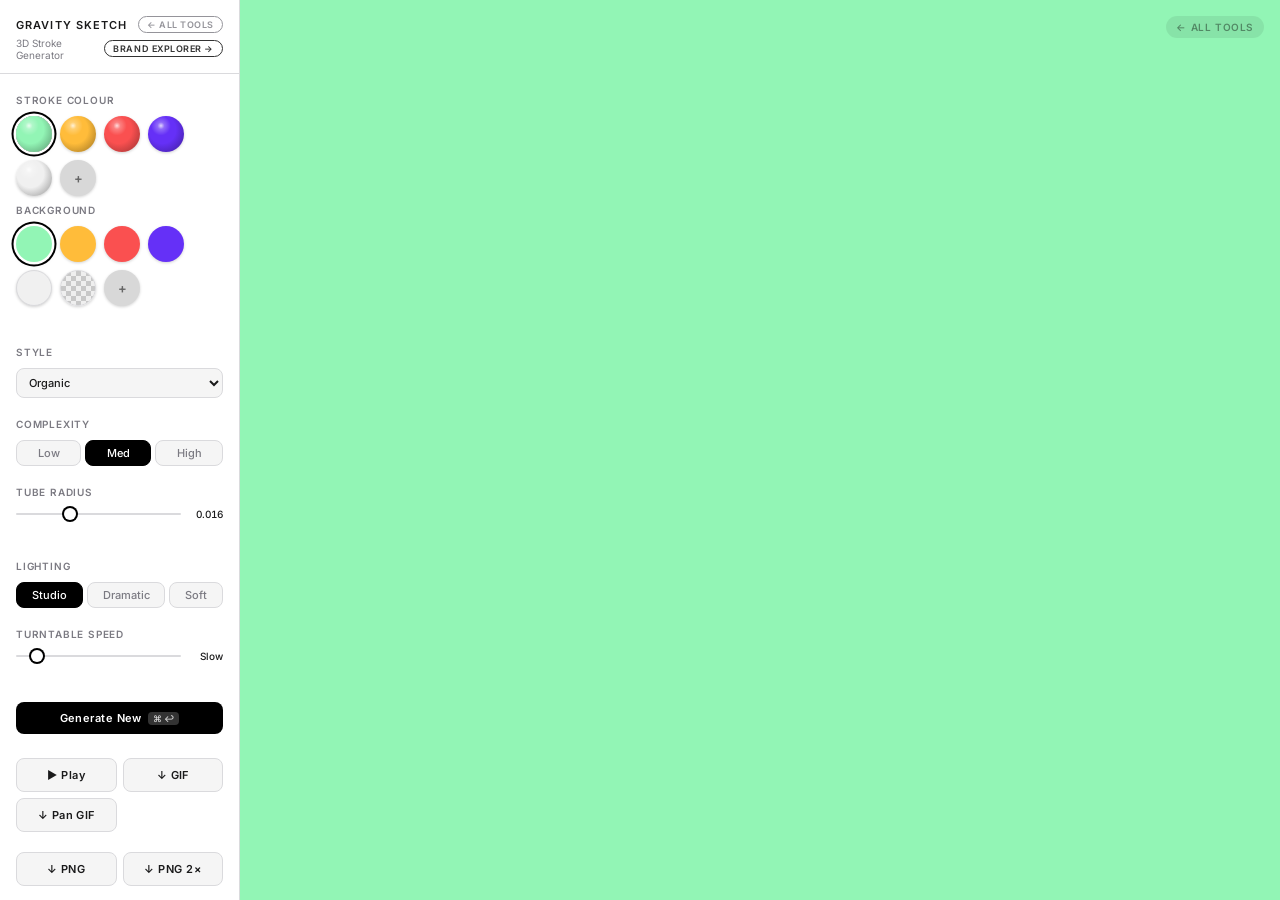
==== commit 77d1e420: "Add hub landing page, fix all localhost links, enable GitHub Pages hosting - index.html: new hub pag" ====
--- a/gravity-sketch-3d-generator.html
+++ b/gravity-sketch-3d-generator.html
@@ -178,6 +178,11 @@
 /* Two-column download row */
 .dl-row{display:grid;grid-template-columns:1fr 1fr;gap:6px}
 
+/* GIF export progress bar */
+#gif-bar-wrap{display:none;padding:6px 0 0}
+#gif-bar{height:3px;background:var(--ac);border-radius:2px;width:0%;transition:width .05s linear}
+#gif-label{font-size:10px;color:var(--muted);margin-top:4px;text-align:center}
+
 .hint{
   font-size:10px;color:var(--muted);
   text-align:center;
@@ -204,20 +209,33 @@
 .backlink.light{color:rgba(255,255,255,.4);background:rgba(255,255,255,.09)}
 .backlink.light:hover{background:rgba(255,255,255,.17);color:rgba(255,255,255,.8)}
 </style>
+<script type="text/x-gif-worker" id="gif-worker-src">// gif.worker.js 0.2.0 - https://github.com/jnordberg/gif.js
+(function e(t,n,r){function s(o,u){if(!n[o]){if(!t[o]){var a=typeof require=="function"&&require;if(!u&&a)return a(o,!0);if(i)return i(o,!0);var f=new Error("Cannot find module '"+o+"'");throw f.code="MODULE_NOT_FOUND",f}var l=n[o]={exports:{}};t[o][0].call(l.exports,function(e){var n=t[o][1][e];return s(n?n:e)},l,l.exports,e,t,n,r)}return n[o].exports}var i=typeof require=="function"&&require;for(var o=0;o<r.length;o++)s(r[o]);return s})({1:[function(require,module,exports){var NeuQuant=require("./TypedNeuQuant.js");var LZWEncoder=require("./LZWEncoder.js");function ByteArray(){this.page=-1;this.pages=[];this.newPage()}ByteArray.pageSize=4096;ByteArray.charMap={};for(var i=0;i<256;i++)ByteArray.charMap[i]=String.fromCharCode(i);ByteArray.prototype.newPage=function(){this.pages[++this.page]=new Uint8Array(ByteArray.pageSize);this.cursor=0};ByteArray.prototype.getData=function(){var rv="";for(var p=0;p<this.pages.length;p++){for(var i=0;i<ByteArray.pageSize;i++){rv+=ByteArray.charMap[this.pages[p][i]]}}return rv};ByteArray.prototype.writeByte=function(val){if(this.cursor>=ByteArray.pageSize)this.newPage();this.pages[this.page][this.cursor++]=val};ByteArray.prototype.writeUTFBytes=function(string){for(var l=string.length,i=0;i<l;i++)this.writeByte(string.charCodeAt(i))};ByteArray.prototype.writeBytes=function(array,offset,length){for(var l=length||array.length,i=offset||0;i<l;i++)this.writeByte(array[i])};function GIFEncoder(width,height){this.width=~~width;this.height=~~height;this.transparent=null;this.transIndex=0;this.repeat=-1;this.delay=0;this.image=null;this.pixels=null;this.indexedPixels=null;this.colorDepth=null;this.colorTab=null;this.neuQuant=null;this.usedEntry=new Array;this.palSize=7;this.dispose=-1;this.firstFrame=true;this.sample=10;this.dither=false;this.globalPalette=false;this.out=new ByteArray}GIFEncoder.prototype.setDelay=function(milliseconds){this.delay=Math.round(milliseconds/10)};GIFEncoder.prototype.setFrameRate=function(fps){this.delay=Math.round(100/fps)};GIFEncoder.prototype.setDispose=function(disposalCode){if(disposalCode>=0)this.dispose=disposalCode};GIFEncoder.prototype.setRepeat=function(repeat){this.repeat=repeat};GIFEncoder.prototype.setTransparent=function(color){this.transparent=color};GIFEncoder.prototype.addFrame=function(imageData){this.image=imageData;this.colorTab=this.globalPalette&&this.globalPalette.slice?this.globalPalette:null;this.getImagePixels();this.analyzePixels();if(this.globalPalette===true)this.globalPalette=this.colorTab;if(this.firstFrame){this.writeLSD();this.writePalette();if(this.repeat>=0){this.writeNetscapeExt()}}this.writeGraphicCtrlExt();this.writeImageDesc();if(!this.firstFrame&&!this.globalPalette)this.writePalette();this.writePixels();this.firstFrame=false};GIFEncoder.prototype.finish=function(){this.out.writeByte(59)};GIFEncoder.prototype.setQuality=function(quality){if(quality<1)quality=1;this.sample=quality};GIFEncoder.prototype.setDither=function(dither){if(dither===true)dither="FloydSteinberg";this.dither=dither};GIFEncoder.prototype.setGlobalPalette=function(palette){this.globalPalette=palette};GIFEncoder.prototype.getGlobalPalette=function(){return this.globalPalette&&this.globalPalette.slice&&this.globalPalette.slice(0)||this.globalPalette};GIFEncoder.prototype.writeHeader=function(){this.out.writeUTFBytes("GIF89a")};GIFEncoder.prototype.analyzePixels=function(){if(!this.colorTab){this.neuQuant=new NeuQuant(this.pixels,this.sample);this.neuQuant.buildColormap();this.colorTab=this.neuQuant.getColormap()}if(this.dither){this.ditherPixels(this.dither.replace("-serpentine",""),this.dither.match(/-serpentine/)!==null)}else{this.indexPixels()}this.pixels=null;this.colorDepth=8;this.palSize=7;if(this.transparent!==null){this.transIndex=this.findClosest(this.transparent,true)}};GIFEncoder.prototype.indexPixels=function(imgq){var nPix=this.pixels.length/3;this.indexedPixels=new Uint8Array(nPix);var k=0;for(var j=0;j<nPix;j++){var index=this.findClosestRGB(this.pixels[k++]&255,this.pixels[k++]&255,this.pixels[k++]&255);this.usedEntry[index]=true;this.indexedPixels[j]=index}};GIFEncoder.prototype.ditherPixels=function(kernel,serpentine){var kernels={FalseFloydSteinberg:[[3/8,1,0],[3/8,0,1],[2/8,1,1]],FloydSteinberg:[[7/16,1,0],[3/16,-1,1],[5/16,0,1],[1/16,1,1]],Stucki:[[8/42,1,0],[4/42,2,0],[2/42,-2,1],[4/42,-1,1],[8/42,0,1],[4/42,1,1],[2/42,2,1],[1/42,-2,2],[2/42,-1,2],[4/42,0,2],[2/42,1,2],[1/42,2,2]],Atkinson:[[1/8,1,0],[1/8,2,0],[1/8,-1,1],[1/8,0,1],[1/8,1,1],[1/8,0,2]]};if(!kernel||!kernels[kernel]){throw"Unknown dithering kernel: "+kernel}var ds=kernels[kernel];var index=0,height=this.height,width=this.width,data=this.pixels;var direction=serpentine?-1:1;this.indexedPixels=new Uint8Array(this.pixels.length/3);for(var y=0;y<height;y++){if(serpentine)direction=direction*-1;for(var x=direction==1?0:width-1,xend=direction==1?width:0;x!==xend;x+=direction){index=y*width+x;var idx=index*3;var r1=data[idx];var g1=data[idx+1];var b1=data[idx+2];idx=this.findClosestRGB(r1,g1,b1);this.usedEntry[idx]=true;this.indexedPixels[index]=idx;idx*=3;var r2=this.colorTab[idx];var g2=this.colorTab[idx+1];var b2=this.colorTab[idx+2];var er=r1-r2;var eg=g1-g2;var eb=b1-b2;for(var i=direction==1?0:ds.length-1,end=direction==1?ds.length:0;i!==end;i+=direction){var x1=ds[i][1];var y1=ds[i][2];if(x1+x>=0&&x1+x<width&&y1+y>=0&&y1+y<height){var d=ds[i][0];idx=index+x1+y1*width;idx*=3;data[idx]=Math.max(0,Math.min(255,data[idx]+er*d));data[idx+1]=Math.max(0,Math.min(255,data[idx+1]+eg*d));data[idx+2]=Math.max(0,Math.min(255,data[idx+2]+eb*d))}}}}};GIFEncoder.prototype.findClosest=function(c,used){return this.findClosestRGB((c&16711680)>>16,(c&65280)>>8,c&255,used)};GIFEncoder.prototype.findClosestRGB=function(r,g,b,used){if(this.colorTab===null)return-1;if(this.neuQuant&&!used){return this.neuQuant.lookupRGB(r,g,b)}var c=b|g<<8|r<<16;var minpos=0;var dmin=256*256*256;var len=this.colorTab.length;for(var i=0,index=0;i<len;index++){var dr=r-(this.colorTab[i++]&255);var dg=g-(this.colorTab[i++]&255);var db=b-(this.colorTab[i++]&255);var d=dr*dr+dg*dg+db*db;if((!used||this.usedEntry[index])&&d<dmin){dmin=d;minpos=index}}return minpos};GIFEncoder.prototype.getImagePixels=function(){var w=this.width;var h=this.height;this.pixels=new Uint8Array(w*h*3);var data=this.image;var srcPos=0;var count=0;for(var i=0;i<h;i++){for(var j=0;j<w;j++){this.pixels[count++]=data[srcPos++];this.pixels[count++]=data[srcPos++];this.pixels[count++]=data[srcPos++];srcPos++}}};GIFEncoder.prototype.writeGraphicCtrlExt=function(){this.out.writeByte(33);this.out.writeByte(249);this.out.writeByte(4);var transp,disp;if(this.transparent===null){transp=0;disp=0}else{transp=1;disp=2}if(this.dispose>=0){disp=dispose&7}disp<<=2;this.out.writeByte(0|disp|0|transp);this.writeShort(this.delay);this.out.writeByte(this.transIndex);this.out.writeByte(0)};GIFEncoder.prototype.writeImageDesc=function(){this.out.writeByte(44);this.writeShort(0);this.writeShort(0);this.writeShort(this.width);this.writeShort(this.height);if(this.firstFrame||this.globalPalette){this.out.writeByte(0)}else{this.out.writeByte(128|0|0|0|this.palSize)}};GIFEncoder.prototype.writeLSD=function(){this.writeShort(this.width);this.writeShort(this.height);this.out.writeByte(128|112|0|this.palSize);this.out.writeByte(0);this.out.writeByte(0)};GIFEncoder.prototype.writeNetscapeExt=function(){this.out.writeByte(33);this.out.writeByte(255);this.out.writeByte(11);this.out.writeUTFBytes("NETSCAPE2.0");this.out.writeByte(3);this.out.writeByte(1);this.writeShort(this.repeat);this.out.writeByte(0)};GIFEncoder.prototype.writePalette=function(){this.out.writeBytes(this.colorTab);var n=3*256-this.colorTab.length;for(var i=0;i<n;i++)this.out.writeByte(0)};GIFEncoder.prototype.writeShort=function(pValue){this.out.writeByte(pValue&255);this.out.writeByte(pValue>>8&255)};GIFEncoder.prototype.writePixels=function(){var enc=new LZWEncoder(this.width,this.height,this.indexedPixels,this.colorDepth);enc.encode(this.out)};GIFEncoder.prototype.stream=function(){return this.out};module.exports=GIFEncoder},{"./LZWEncoder.js":2,"./TypedNeuQuant.js":3}],2:[function(require,module,exports){var EOF=-1;var BITS=12;var HSIZE=5003;var masks=[0,1,3,7,15,31,63,127,255,511,1023,2047,4095,8191,16383,32767,65535];function LZWEncoder(width,height,pixels,colorDepth){var initCodeSize=Math.max(2,colorDepth);var accum=new Uint8Array(256);var htab=new Int32Array(HSIZE);var codetab=new Int32Array(HSIZE);var cur_accum,cur_bits=0;var a_count;var free_ent=0;var maxcode;var clear_flg=false;var g_init_bits,ClearCode,EOFCode;function char_out(c,outs){accum[a_count++]=c;if(a_count>=254)flush_char(outs)}function cl_block(outs){cl_hash(HSIZE);free_ent=ClearCode+2;clear_flg=true;output(ClearCode,outs)}function cl_hash(hsize){for(var i=0;i<hsize;++i)htab[i]=-1}function compress(init_bits,outs){var fcode,c,i,ent,disp,hsize_reg,hshift;g_init_bits=init_bits;clear_flg=false;n_bits=g_init_bits;maxcode=MAXCODE(n_bits);ClearCode=1<<init_bits-1;EOFCode=ClearCode+1;free_ent=ClearCode+2;a_count=0;ent=nextPixel();hshift=0;for(fcode=HSIZE;fcode<65536;fcode*=2)++hshift;hshift=8-hshift;hsize_reg=HSIZE;cl_hash(hsize_reg);output(ClearCode,outs);outer_loop:while((c=nextPixel())!=EOF){fcode=(c<<BITS)+ent;i=c<<hshift^ent;if(htab[i]===fcode){ent=codetab[i];continue}else if(htab[i]>=0){disp=hsize_reg-i;if(i===0)disp=1;do{if((i-=disp)<0)i+=hsize_reg;if(htab[i]===fcode){ent=codetab[i];continue outer_loop}}while(htab[i]>=0)}output(ent,outs);ent=c;if(free_ent<1<<BITS){codetab[i]=free_ent++;htab[i]=fcode}else{cl_block(outs)}}output(ent,outs);output(EOFCode,outs)}function encode(outs){outs.writeByte(initCodeSize);remaining=width*height;curPixel=0;compress(initCodeSize+1,outs);outs.writeByte(0)}function flush_char(outs){if(a_count>0){outs.writeByte(a_count);outs.writeBytes(accum,0,a_count);a_count=0}}function MAXCODE(n_bits){return(1<<n_bits)-1}function nextPixel(){if(remaining===0)return EOF;--remaining;var pix=pixels[curPixel++];return pix&255}function output(code,outs){cur_accum&=masks[cur_bits];if(cur_bits>0)cur_accum|=code<<cur_bits;else cur_accum=code;cur_bits+=n_bits;while(cur_bits>=8){char_out(cur_accum&255,outs);cur_accum>>=8;cur_bits-=8}if(free_ent>maxcode||clear_flg){if(clear_flg){maxcode=MAXCODE(n_bits=g_init_bits);clear_flg=false}else{++n_bits;if(n_bits==BITS)maxcode=1<<BITS;else maxcode=MAXCODE(n_bits)}}if(code==EOFCode){while(cur_bits>0){char_out(cur_accum&255,outs);cur_accum>>=8;cur_bits-=8}flush_char(outs)}}this.encode=encode}module.exports=LZWEncoder},{}],3:[function(require,module,exports){var ncycles=100;var netsize=256;var maxnetpos=netsize-1;var netbiasshift=4;var intbiasshift=16;var intbias=1<<intbiasshift;var gammashift=10;var gamma=1<<gammashift;var betashift=10;var beta=intbias>>betashift;var betagamma=intbias<<gammashift-betashift;var initrad=netsize>>3;var radiusbiasshift=6;var radiusbias=1<<radiusbiasshift;var initradius=initrad*radiusbias;var radiusdec=30;var alphabiasshift=10;var initalpha=1<<alphabiasshift;var alphadec;var radbiasshift=8;var radbias=1<<radbiasshift;var alpharadbshift=alphabiasshift+radbiasshift;var alpharadbias=1<<alpharadbshift;var prime1=499;var prime2=491;var prime3=487;var prime4=503;var minpicturebytes=3*prime4;function NeuQuant(pixels,samplefac){var network;var netindex;var bias;var freq;var radpower;function init(){network=[];netindex=new Int32Array(256);bias=new Int32Array(netsize);freq=new Int32Array(netsize);radpower=new Int32Array(netsize>>3);var i,v;for(i=0;i<netsize;i++){v=(i<<netbiasshift+8)/netsize;network[i]=new Float64Array([v,v,v,0]);freq[i]=intbias/netsize;bias[i]=0}}function unbiasnet(){for(var i=0;i<netsize;i++){network[i][0]>>=netbiasshift;network[i][1]>>=netbiasshift;network[i][2]>>=netbiasshift;network[i][3]=i}}function altersingle(alpha,i,b,g,r){network[i][0]-=alpha*(network[i][0]-b)/initalpha;network[i][1]-=alpha*(network[i][1]-g)/initalpha;network[i][2]-=alpha*(network[i][2]-r)/initalpha}function alterneigh(radius,i,b,g,r){var lo=Math.abs(i-radius);var hi=Math.min(i+radius,netsize);var j=i+1;var k=i-1;var m=1;var p,a;while(j<hi||k>lo){a=radpower[m++];if(j<hi){p=network[j++];p[0]-=a*(p[0]-b)/alpharadbias;p[1]-=a*(p[1]-g)/alpharadbias;p[2]-=a*(p[2]-r)/alpharadbias}if(k>lo){p=network[k--];p[0]-=a*(p[0]-b)/alpharadbias;p[1]-=a*(p[1]-g)/alpharadbias;p[2]-=a*(p[2]-r)/alpharadbias}}}function contest(b,g,r){var bestd=~(1<<31);var bestbiasd=bestd;var bestpos=-1;var bestbiaspos=bestpos;var i,n,dist,biasdist,betafreq;for(i=0;i<netsize;i++){n=network[i];dist=Math.abs(n[0]-b)+Math.abs(n[1]-g)+Math.abs(n[2]-r);if(dist<bestd){bestd=dist;bestpos=i}biasdist=dist-(bias[i]>>intbiasshift-netbiasshift);if(biasdist<bestbiasd){bestbiasd=biasdist;bestbiaspos=i}betafreq=freq[i]>>betashift;freq[i]-=betafreq;bias[i]+=betafreq<<gammashift}freq[bestpos]+=beta;bias[bestpos]-=betagamma;return bestbiaspos}function inxbuild(){var i,j,p,q,smallpos,smallval,previouscol=0,startpos=0;for(i=0;i<netsize;i++){p=network[i];smallpos=i;smallval=p[1];for(j=i+1;j<netsize;j++){q=network[j];if(q[1]<smallval){smallpos=j;smallval=q[1]}}q=network[smallpos];if(i!=smallpos){j=q[0];q[0]=p[0];p[0]=j;j=q[1];q[1]=p[1];p[1]=j;j=q[2];q[2]=p[2];p[2]=j;j=q[3];q[3]=p[3];p[3]=j}if(smallval!=previouscol){netindex[previouscol]=startpos+i>>1;for(j=previouscol+1;j<smallval;j++)netindex[j]=i;previouscol=smallval;startpos=i}}netindex[previouscol]=startpos+maxnetpos>>1;for(j=previouscol+1;j<256;j++)netindex[j]=maxnetpos}function inxsearch(b,g,r){var a,p,dist;var bestd=1e3;var best=-1;var i=netindex[g];var j=i-1;while(i<netsize||j>=0){if(i<netsize){p=network[i];dist=p[1]-g;if(dist>=bestd)i=netsize;else{i++;if(dist<0)dist=-dist;a=p[0]-b;if(a<0)a=-a;dist+=a;if(dist<bestd){a=p[2]-r;if(a<0)a=-a;dist+=a;if(dist<bestd){bestd=dist;best=p[3]}}}}if(j>=0){p=network[j];dist=g-p[1];if(dist>=bestd)j=-1;else{j--;if(dist<0)dist=-dist;a=p[0]-b;if(a<0)a=-a;dist+=a;if(dist<bestd){a=p[2]-r;if(a<0)a=-a;dist+=a;if(dist<bestd){bestd=dist;best=p[3]}}}}}return best}function learn(){var i;var lengthcount=pixels.length;var alphadec=30+(samplefac-1)/3;var samplepixels=lengthcount/(3*samplefac);var delta=~~(samplepixels/ncycles);var alpha=initalpha;var radius=initradius;var rad=radius>>radiusbiasshift;if(rad<=1)rad=0;for(i=0;i<rad;i++)radpower[i]=alpha*((rad*rad-i*i)*radbias/(rad*rad));var step;if(lengthcount<minpicturebytes){samplefac=1;step=3}else if(lengthcount%prime1!==0){step=3*prime1}else if(lengthcount%prime2!==0){step=3*prime2}else if(lengthcount%prime3!==0){step=3*prime3}else{step=3*prime4}var b,g,r,j;var pix=0;i=0;while(i<samplepixels){b=(pixels[pix]&255)<<netbiasshift;g=(pixels[pix+1]&255)<<netbiasshift;r=(pixels[pix+2]&255)<<netbiasshift;j=contest(b,g,r);altersingle(alpha,j,b,g,r);if(rad!==0)alterneigh(rad,j,b,g,r);pix+=step;if(pix>=lengthcount)pix-=lengthcount;i++;if(delta===0)delta=1;if(i%delta===0){alpha-=alpha/alphadec;radius-=radius/radiusdec;rad=radius>>radiusbiasshift;if(rad<=1)rad=0;for(j=0;j<rad;j++)radpower[j]=alpha*((rad*rad-j*j)*radbias/(rad*rad))}}}function buildColormap(){init();learn();unbiasnet();inxbuild()}this.buildColormap=buildColormap;function getColormap(){var map=[];var index=[];for(var i=0;i<netsize;i++)index[network[i][3]]=i;var k=0;for(var l=0;l<netsize;l++){var j=index[l];map[k++]=network[j][0];map[k++]=network[j][1];map[k++]=network[j][2]}return map}this.getColormap=getColormap;this.lookupRGB=inxsearch}module.exports=NeuQuant},{}],4:[function(require,module,exports){var GIFEncoder,renderFrame;GIFEncoder=require("./GIFEncoder.js");renderFrame=function(frame){var encoder,page,stream,transfer;encoder=new GIFEncoder(frame.width,frame.height);if(frame.index===0){encoder.writeHeader()}else{encoder.firstFrame=false}encoder.setTransparent(frame.transparent);encoder.setRepeat(frame.repeat);encoder.setDelay(frame.delay);encoder.setQuality(frame.quality);encoder.setDither(frame.dither);encoder.setGlobalPalette(frame.globalPalette);encoder.addFrame(frame.data);if(frame.last){encoder.finish()}if(frame.globalPalette===true){frame.globalPalette=encoder.getGlobalPalette()}stream=encoder.stream();frame.data=stream.pages;frame.cursor=stream.cursor;frame.pageSize=stream.constructor.pageSize;if(frame.canTransfer){transfer=function(){var i,len,ref,results;ref=frame.data;results=[];for(i=0,len=ref.length;i<len;i++){page=ref[i];results.push(page.buffer)}return results}();return self.postMessage(frame,transfer)}else{return self.postMessage(frame)}};self.onmessage=function(event){return renderFrame(event.data)}},{"./GIFEncoder.js":1}]},{},[4]);
+//# sourceMappingURL=gif.worker.js.map
+</script>
 </head>
 <body>
 <div class="app">
 <aside id="panel">
   <div class="plogo">
-    <div class="w">Gravity Sketch</div>
+    <div style="display:flex;align-items:center;justify-content:space-between">
+      <div class="w">Gravity Sketch</div>
+      <a href="./index.html"
+         style="font-size:9px;font-weight:600;letter-spacing:.06em;text-transform:uppercase;
+                color:var(--muted);text-decoration:none;border:1px solid var(--muted);
+                border-radius:20px;padding:2px 8px;white-space:nowrap;opacity:.8"
+         onmouseover="this.style.opacity=1" onmouseout="this.style.opacity=.8">
+        ← All Tools
+      </a>
+    </div>
     <div style="display:flex;align-items:center;justify-content:space-between;margin-top:2px">
       <div class="s">3D Stroke Generator</div>
-      <a href="http://localhost:9090/gravity-sketch-brand-explorer.html"
+      <a href="./gravity-sketch-brand-explorer.html"
          style="font-size:9px;font-weight:600;letter-spacing:.06em;text-transform:uppercase;
                 color:var(--ac,#6B47DC);text-decoration:none;border:1px solid var(--ac,#6B47DC);
                 border-radius:20px;padding:2px 8px;white-space:nowrap;opacity:.8"
          onmouseover="this.style.opacity=1" onmouseout="this.style.opacity=.8">
-        ← Brand Explorer
+        Brand Explorer →
       </a>
     </div>
   </div>
@@ -264,14 +282,62 @@
   <!-- ── STYLE ──────────────────────────────────────── -->
   <div class="sec">
     <div class="sl">Style</div>
-    <div class="br">
-      <button class="cb active" data-g="style" data-v="organic" onclick="pick(this)">Organic</button>
-      <button class="cb"        data-g="style" data-v="flowing" onclick="pick(this)">Flowing</button>
-      <button class="cb"        data-g="style" data-v="text"    onclick="pick(this)">Script</button>
-    </div>
+    <select id="style-sel" onchange="pickStyle(this.value)" style="width:100%;padding:6px 8px;border-radius:8px;border:1px solid var(--line);background:var(--bg);color:var(--text);font-family:inherit;font-size:11px;font-weight:500;cursor:pointer;outline:none">
+      <option value="organic">Organic</option>
+      <option value="flowing">Flowing</option>
+      <option value="text">Script</option>
+      <option value="annotations">Annotations</option>
+      <option value="objects">Objects</option>
+    </select>
   </div>
   <div class="sec" id="text-sec" style="display:none;padding-top:8px">
     <input type="text" id="text-input" class="text-field" value="Gravity Sketch" placeholder="Type here…" oninput="generate()">
+    <div style="margin-top:6px">
+      <div class="lbl" style="margin-bottom:4px">Font</div>
+      <select id="font-sel" onchange="pickFont(this.value)" style="width:100%;padding:6px 8px;border-radius:8px;border:1px solid var(--line);background:var(--bg);color:var(--text);font-family:inherit;font-size:11px;font-weight:500;cursor:pointer;outline:none">
+        <option value="cursive">Cursive (original)</option>
+        <option value="scriptc">Script Medium</option>
+        <option value="scripts">Script Thin</option>
+      </select>
+    </div>
+  </div>
+  <div class="sec" id="ann-sec" style="display:none;padding-top:8px">
+    <div class="br">
+      <button class="cb active" data-g="obj" data-v="glb-1"  onclick="pickObj(this)">1</button>
+      <button class="cb"        data-g="obj" data-v="glb-2"  onclick="pickObj(this)">2</button>
+      <button class="cb"        data-g="obj" data-v="glb-3"  onclick="pickObj(this)">3</button>
+      <button class="cb"        data-g="obj" data-v="glb-4"  onclick="pickObj(this)">4</button>
+      <button class="cb"        data-g="obj" data-v="glb-5"  onclick="pickObj(this)">5</button>
+      <button class="cb"        data-g="obj" data-v="glb-6"  onclick="pickObj(this)">6</button>
+      <button class="cb"        data-g="obj" data-v="glb-17" onclick="pickObj(this)">17</button>
+      <button class="cb"        data-g="obj" data-v="glb-18" onclick="pickObj(this)">18</button>
+      <button class="cb"        data-g="obj" data-v="glb-19" onclick="pickObj(this)">19</button>
+      <button class="cb"        data-g="obj" data-v="glb-20" onclick="pickObj(this)">20</button>
+      <button class="cb"        data-g="obj" data-v="glb-21" onclick="pickObj(this)">21</button>
+      <button class="cb"        data-g="obj" data-v="glb-22" onclick="pickObj(this)">22</button>
+      <button class="cb"        data-g="obj" data-v="glb-23" onclick="pickObj(this)">23</button>
+      <button class="cb"        data-g="obj" data-v="glb-24" onclick="pickObj(this)">24</button>
+      <button class="cb"        data-g="obj" data-v="glb-25" onclick="pickObj(this)">25</button>
+    </div>
+  </div>
+  <div class="sec" id="obj-sec" style="display:none;padding-top:8px">
+    <div class="br">
+      <button class="cb active" data-g="obj" data-v="glb-7"  onclick="pickObj(this)">7</button>
+      <button class="cb"        data-g="obj" data-v="glb-8"  onclick="pickObj(this)">8</button>
+      <button class="cb"        data-g="obj" data-v="glb-9"  onclick="pickObj(this)">9</button>
+      <button class="cb"        data-g="obj" data-v="glb-10" onclick="pickObj(this)">10</button>
+      <button class="cb"        data-g="obj" data-v="glb-11" onclick="pickObj(this)">11</button>
+      <button class="cb"        data-g="obj" data-v="glb-12" onclick="pickObj(this)">12</button>
+      <button class="cb"        data-g="obj" data-v="glb-13" onclick="pickObj(this)">13</button>
+      <button class="cb"        data-g="obj" data-v="glb-14" onclick="pickObj(this)">14</button>
+      <button class="cb"        data-g="obj" data-v="glb-15" onclick="pickObj(this)">15</button>
+      <button class="cb"        data-g="obj" data-v="glb-16" onclick="pickObj(this)">16</button>
+    </div>
+  </div>
+  <div class="sec" id="wire-sec" style="display:none">
+    <div class="br">
+      <button class="cb" id="wire-btn" onclick="toggleWireframe(this)">Wireframe</button>
+    </div>
   </div>
 
   <!-- Complexity -->
@@ -284,8 +350,9 @@
     </div>
   </div>
 
-  <!-- Tube radius -->
-  <div class="sec">
+
+  <!-- Tube radius (hidden in Objects mode) -->
+  <div class="sec" id="rad-sec">
     <div class="sl">Tube Radius</div>
     <div class="slider-row">
       <input type="range" id="rad" min="1" max="100" value="32" autocomplete="off" oninput="onRad(this)">
@@ -318,8 +385,19 @@
   <!-- Actions -->
   <div class="sec" style="padding-bottom:4px">
     <button class="ab p" onclick="generate()">
-      Generate New <span class="kbd">⇧ ↩</span>
+      Generate New <span class="kbd">⌘ ↩</span>
     </button>
+  </div>
+  <div class="sec" id="reveal-sec">
+    <div class="dl-row">
+      <button class="ab s" id="play-btn" onclick="playReveal()">▶ Play</button>
+      <button class="ab s" id="gif-btn"  onclick="exportGIF()">↓ GIF</button>
+      <button class="ab s" id="pan-gif-btn" onclick="exportPanGIF()">↓ Pan GIF</button>
+    </div>
+    <div id="gif-bar-wrap">
+      <div id="gif-bar"></div>
+      <div id="gif-label">Encoding…</div>
+    </div>
   </div>
   <div class="sec">
     <div class="dl-row">
@@ -336,7 +414,7 @@
 </aside>
 <div id="cw">
   <canvas id="c"></canvas>
-  <a class="backlink" id="bl" href="gravity-sketch-brand-explorer.html">← Brand Explorer</a>
+  <a class="backlink" id="bl" href="./index.html">← All Tools</a>
 </div>
 </div>
 <script>
@@ -472,6 +550,33 @@
       idx.push(a,b,a+1, a+1,b,b+1);
     }
   return{pos,nor,uv,idx:new Uint32Array(idx)};
+}
+
+// ── Cone geometry ─────────────────────────────────────────────────────────────
+function buildCone(bx,by,bz, tx,ty,tz, radius, sides){
+  const axis=vnrm(vsub([tx,ty,tz],[bx,by,bz]));
+  let ref=Math.abs(axis[0])<0.9?[1,0,0]:[0,1,0];
+  const n0=vnrm(vcrs(axis,ref)), b0=vnrm(vcrs(axis,n0));
+  const h=vlen(vsub([tx,ty,tz],[bx,by,bz]));
+  const sl=radius/Math.max(h,0.001), cs=Math.sqrt(Math.max(0,1-sl*sl));
+  const pos=[], nor=[], uv=[], idx=[];
+  for(let j=0;j<=sides;j++){
+    const th=j/sides*Math.PI*2, c=Math.cos(th), s=Math.sin(th);
+    const ox=c*n0[0]+s*b0[0], oy=c*n0[1]+s*b0[1], oz=c*n0[2]+s*b0[2];
+    const nx=ox*cs+axis[0]*sl, ny=oy*cs+axis[1]*sl, nz=oz*cs+axis[2]*sl;
+    pos.push(bx+radius*ox, by+radius*oy, bz+radius*oz); nor.push(nx,ny,nz); uv.push(j/sides,0);
+    pos.push(tx,ty,tz);                                   nor.push(nx,ny,nz); uv.push(j/sides,1);
+  }
+  for(let j=0;j<sides;j++) idx.push(j*2, j*2+2, j*2+1);
+  const bc=pos.length/3;
+  pos.push(bx,by,bz); nor.push(-axis[0],-axis[1],-axis[2]); uv.push(0.5,0.5);
+  for(let j=0;j<=sides;j++){
+    const th=j/sides*Math.PI*2, c=Math.cos(th), s=Math.sin(th);
+    pos.push(bx+radius*(c*n0[0]+s*b0[0]), by+radius*(c*n0[1]+s*b0[1]), bz+radius*(c*n0[2]+s*b0[2]));
+    nor.push(-axis[0],-axis[1],-axis[2]); uv.push(0.5+0.5*c,0.5+0.5*s);
+  }
+  for(let j=0;j<sides;j++) idx.push(bc, bc+1+j, bc+2+j);
+  return{pos:new Float32Array(pos), nor:new Float32Array(nor), uv:new Float32Array(uv), idx:new Uint32Array(idx)};
 }
 
 // ── Hemisphere caps ───────────────────────────────────────────────────────────
@@ -834,7 +939,8 @@
 
 // ── FBO + AO pipeline ─────────────────────────────────────────────────────────
 let fbo=null,fboTex=null,fboRb=null;
-function mkFBO(w,h){
+let fboW=1,fboH=1; // actual FBO pixel dimensions (may be 2× canvas for SSAA)
+function mkFBO(w,h){fboW=w;fboH=h;
   if(fbo){gl.deleteFramebuffer(fbo);gl.deleteTexture(fboTex);gl.deleteRenderbuffer(fboRb);}
   fboTex=gl.createTexture();
   gl.bindTexture(gl.TEXTURE_2D,fboTex);
@@ -865,6 +971,34 @@
 gl.bindBuffer(gl.ARRAY_BUFFER,quadBuf);
 gl.bufferData(gl.ARRAY_BUFFER,new Float32Array([-1,-1,1,-1,-1,1,-1,1,1,-1,1,1]),gl.STATIC_DRAW);
 
+// ── Wireframe shader ──────────────────────────────────────────────────────────
+const VERT_WIRE=`attribute vec3 aPos;uniform mat4 uMVP;varying float vW;void main(){vec4 p=uMVP*vec4(aPos,1.0);vW=p.w;gl_Position=p;gl_PointSize=14.0;}`;
+const FRAG_WIRE=`precision mediump float;uniform vec4 uWireCol;uniform float uPt;uniform float uCamDist;varying float vW;void main(){float a=uWireCol.a;if(uPt>0.5){vec2 c=gl_PointCoord-0.5;if(dot(c,c)>0.25)discard;float t=clamp((vW-uCamDist+0.5)/1.0,0.0,1.0);a=mix(1.0,0.08,t);}gl_FragColor=vec4(uWireCol.rgb,a);}`;
+const wireProg=gl.createProgram();
+gl.attachShader(wireProg,compileShader(gl.VERTEX_SHADER,VERT_WIRE));
+gl.attachShader(wireProg,compileShader(gl.FRAGMENT_SHADER,FRAG_WIRE));
+gl.linkProgram(wireProg);
+const wAPos=gl.getAttribLocation(wireProg,'aPos');
+const wMVP=gl.getUniformLocation(wireProg,'uMVP');
+const wCol=gl.getUniformLocation(wireProg,'uWireCol');
+const wPt=gl.getUniformLocation(wireProg,'uPt');
+const wCamDist=gl.getUniformLocation(wireProg,'uCamDist');
+const edgeBuf=gl.createBuffer();
+let edgeCount=0, vertCount=0;
+
+function buildEdges(idx){
+  const seen=new Set();
+  const edges=[];
+  for(let i=0;i<idx.length;i+=3){
+    const a=idx[i],b=idx[i+1],c=idx[i+2];
+    [[a,b],[b,c],[a,c]].forEach(([u,v])=>{
+      const k=u<v?u*1e7+v:v*1e7+u;
+      if(!seen.has(k)){seen.add(k);edges.push(u,v);}
+    });
+  }
+  return new Uint32Array(edges);
+}
+
 const posBuf=gl.createBuffer();
 const norBuf=gl.createBuffer();
 const uvBuf =gl.createBuffer();
@@ -884,6 +1018,10 @@
   }
   gl.bindBuffer(gl.ELEMENT_ARRAY_BUFFER,idxBuf); gl.bufferData(gl.ELEMENT_ARRAY_BUFFER,idxData,gl.STATIC_DRAW);
   idxCount=geo.idx.length;
+  const edges=buildEdges(geo.idx);
+  gl.bindBuffer(gl.ELEMENT_ARRAY_BUFFER,edgeBuf); gl.bufferData(gl.ELEMENT_ARRAY_BUFFER,edges,gl.STATIC_DRAW);
+  edgeCount=edges.length;
+  vertCount=geo.pos.length/3;
 }
 
 // ── Mat4 rotation helpers ─────────────────────────────────────────────────────
@@ -903,7 +1041,7 @@
 // ── State ─────────────────────────────────────────────────────────────────────
 const state={
   style:'organic', color:'green', cx:2, lt:'studio',
-  bg:'#92F5B5', radius:0.020, opacity:1.0
+  bg:'#92F5B5', radius:0.020, opacity:1.0, obj:'glb-1', wireframe:false
 };
 
 // Arcball: store model rotation as accumulated 4×4 matrix
@@ -944,7 +1082,7 @@
   canvas.style.cursor='default';
 });
 window.addEventListener('keydown',e=>{
-  if(e.key==='Enter' && e.shiftKey){ generate(); e.preventDefault(); }
+  if(e.key==='Enter' && (e.metaKey||e.ctrlKey)){ generate(); e.preventDefault(); }
   else if(e.key==='Enter'){ turntable=!turntable; e.preventDefault(); }
 });
 canvas.addEventListener('wheel',e=>{
@@ -963,8 +1101,9 @@
   const recs=[];
   for(const ln of lines){
     if(!ln.trim()) continue;
-    if(ln[0]>='0'&&ln[0]<='9') recs.push(ln);
-    else if(recs.length>0) recs[recs.length-1]+=ln;
+    const tln=ln.trimStart();
+    if(tln[0]>='0'&&tln[0]<='9') recs.push(tln);
+    else if(recs.length>0) recs[recs.length-1]+=tln;
   }
   for(const rec of recs){
     let i=0;
@@ -1009,10 +1148,38 @@
   return Array.from({length:n-1},(_,i)=>cubicBezPt(p0,c0,c1,p1,(i+1)/n));
 }
 
-async function loadHershey(){
+// Letters whose last stroke should NOT bridge into the next letter
+const SCRIPT_BREAK_AFTER=new Set(['P','B','D','F','O','Q']);
+
+let currentFont='cursive';
+async function loadHershey(font){
+  font=font||currentFont;
+  currentFont=font;
   try{
-    const r=await fetch('assets/cursive.jhf');
+    const r=await fetch(`assets/${font}.jhf`);
     hersheyGlyphs=parseHershey(await r.text());
+    // Apply overrides only to the original cursive font whose A and i are poorly designed
+    if(font==='cursive'){
+      hersheyGlyphs['A'.charCodeAt(0)-32]={
+        advance:20,
+        strokes:[[
+          // User SVG A resampled: feet at y=-9 (matches font foot level), peak y=12 (cap height), exit y=-4
+          [-9.7,-9],[-8.4,-5.6],[-7.2,-2.1],[-6,1.4],[-4.8,4.9],[-3.4,8.3],[-1.3,11.2],
+          [1.5,10],[2.8,6.6],[3.7,3],[4.4,-0.7],[4.9,-4.4],[5.1,-8.1],[2.8,-9.2],
+          [-0.2,-7.6],[-3,-5.6],[-5.7,-3.3],[-8,-0.6],[-8.2,2.8],[-5.2,3.9],
+          [-2.1,2.6],[0.8,0.8],[3.7,-1],[6.8,-2.5],[10,-4]
+        ]]
+      };
+      hersheyGlyphs['i'.charCodeAt(0)-32]={
+        advance:10,
+        strokes:[
+          [[0,5],[0.5,6],[1,5],[0.5,4],[0,5]],  // dot
+          [[-3,-4],[-2,-2],[-0.5,0],[0.5,-0.5],[0,-3],[-1,-6],[0,-8],[2,-8],[3.5,-6],[5,-4]]
+        ]
+      };
+      // Keep m at its original font advance (16); no stroke override needed
+      hersheyGlyphs['m'.charCodeAt(0)-32].advance = 16;
+    }
     if(state.style==='text') generate();
   }catch(e){console.warn('Hershey load failed',e);}
 }
@@ -1040,6 +1207,7 @@
     if(ch===' '){totalAdv+=9;continue;}
     const gi=ch.charCodeAt(0)-32;
     totalAdv+=(gi>=0&&gi<hersheyGlyphs.length)?(hersheyGlyphs[gi].advance+3):9;
+    if(SCRIPT_BREAK_AFTER.has(ch)) totalAdv-=12;
   }
   if(!totalAdv) return null;
   const targetW=[1.2,1.6,2.1][cx-1];
@@ -1054,7 +1222,8 @@
     if(!word){cursorX+=9*scale;continue;}
 
     // Classify strokes: main word tube / floating spheres (dots) / separate crossbars
-    const mainStrokes=[], dotStrokes=[], crossStrokes=[];
+    // strokeGroups: each group is a continuous connected tube; break after certain letters
+    const strokeGroups=[[]], dotStrokes=[], crossStrokes=[];
     for(const ch of word){
       const gi=ch.charCodeAt(0)-32;
       if(gi<0||gi>=hersheyGlyphs.length){cursorX+=6*scale;letterIdx++;continue;}
@@ -1076,18 +1245,24 @@
         if(rawSpan<5.5&&stroke.length<=6){
           // Dot / apostrophe → sphere
           dotStrokes.push(wpts.map(p=>[p[0],p[1]-2*scale,p[2]+0.04]));
+        } else if(ch==='A'&&stroke.length<=3&&dy<0.5){
+          // A crossbar — independent tube, no bridge, no y-offset
+          crossStrokes.push(wpts);
         } else if((ch==='t'||ch==='f')&&dx>3*(dy+0.5)&&rawSpan>3){
           // t-bar / f-bar only — avoid misclassifying connection strokes on other letters
           crossStrokes.push(wpts.map(p=>[p[0],p[1]-1.5*scale,p[2]]));
         } else {
-          mainStrokes.push(wpts);
+          strokeGroups[strokeGroups.length-1].push(wpts);
         }
       }
+      // Break connection after closed-bowl capitals that don't flow into the next letter
+      if(SCRIPT_BREAK_AFTER.has(ch)){ strokeGroups.push([]); cursorX-=12*scale; }
       cursorX+=(glyph.advance+3)*scale;
       letterIdx++;
     }
 
-    if(mainStrokes.length){
+    function buildStrokeGroup(mainStrokes){
+      if(!mainStrokes.length) return;
       const allCtrl=[...mainStrokes[0]];
       for(let si=1;si<mainStrokes.length;si++){
         const prev=mainStrokes[si-1], curr=mainStrokes[si];
@@ -1125,6 +1300,7 @@
         }
       }
     }
+    for(const grp of strokeGroups) buildStrokeGroup(grp);
 
     // Each dot / apostrophe → sphere at the centroid of the stroke points
     for(const ds of dotStrokes){
@@ -1159,9 +1335,232 @@
   return mergeGeometries(allGeos);
 }
 
+// ── GLB asset loader ──────────────────────────────────────────────────────────
+const ANNO_GEOS = new Array(25).fill(null); // filled by loadAnnotationAssets()
+
+// Extract flat arrays from one GLB buffer, applying per-node TRS transforms.
+function parseGLBRaw(buffer){
+  const view = new DataView(buffer);
+  const jsonLen = view.getUint32(12, true);
+  const json = JSON.parse(new TextDecoder().decode(new Uint8Array(buffer, 20, jsonLen)));
+  const binStart = 20 + jsonLen + 8;
+
+  function getAcc(idx){
+    const acc=json.accessors[idx], bv=json.bufferViews[acc.bufferView];
+    const off=binStart+(bv.byteOffset||0)+(acc.byteOffset||0);
+    const stride=bv.byteStride||0;
+    const comps={SCALAR:1,VEC2:2,VEC3:3,VEC4:4}[acc.type];
+    const bytes={5120:1,5121:1,5122:2,5123:2,5125:4,5126:4}[acc.componentType];
+    const Ctor={5120:Int8Array,5121:Uint8Array,5122:Int16Array,5123:Uint16Array,5125:Uint32Array,5126:Float32Array}[acc.componentType];
+    const actual=stride||comps*bytes, out=[];
+    for(let i=0;i<acc.count;i++){
+      const row=[];
+      for(let c=0;c<comps;c++) row.push(new Ctor(buffer,off+i*actual+c*bytes,1)[0]);
+      out.push(comps===1?row[0]:row);
+    }
+    return out;
+  }
+
+  function qRot(q,v){
+    const[qx,qy,qz,qw]=q,[vx,vy,vz]=v;
+    const tx=2*(qy*vz-qz*vy),ty=2*(qz*vx-qx*vz),tz=2*(qx*vy-qy*vx);
+    return[vx+qw*tx+qy*tz-qz*ty,vy+qw*ty+qz*tx-qx*tz,vz+qw*tz+qx*ty-qy*tx];
+  }
+
+  const xfMap={};
+  for(const node of (json.nodes||[])){
+    if(node.mesh!==undefined) xfMap[node.mesh]={
+      t:node.translation||[0,0,0], r:node.rotation||[0,0,0,1], s:node.scale||[1,1,1]
+    };
+  }
+
+  const allPos=[],allNor=[],allUv=[],allIdx=[];
+  let vOff=0;
+  json.meshes.forEach((mesh,mi)=>{
+    const xf=xfMap[mi]||{t:[0,0,0],r:[0,0,0,1],s:[1,1,1]};
+    for(const prim of mesh.primitives){
+      const pos=getAcc(prim.attributes.POSITION);
+      const nor=getAcc(prim.attributes.NORMAL);
+      const uv =getAcc(prim.attributes.TEXCOORD_0);
+      const idx=getAcc(prim.indices);
+      for(const p of pos){
+        const sp=[p[0]*xf.s[0],p[1]*xf.s[1],p[2]*xf.s[2]],rp=qRot(xf.r,sp);
+        allPos.push(rp[0]+xf.t[0],rp[1]+xf.t[1],rp[2]+xf.t[2]);
+      }
+      for(const n of nor){
+        const rn=qRot(xf.r,n),nl=Math.sqrt(rn[0]*rn[0]+rn[1]*rn[1]+rn[2]*rn[2])||1;
+        allNor.push(rn[0]/nl,rn[1]/nl,rn[2]/nl);
+      }
+      for(const t of uv) allUv.push(t[0],t[1]);
+      for(const ix of idx) allIdx.push(ix+vOff);
+      vOff+=pos.length;
+    }
+  });
+  return {allPos,allNor,allUv,allIdx};
+}
+
+// Normalize + compute per-vertex rLocal + compute taper weights from boundary BFS.
+function finalizeGeo(allPos,allNor,allUv,allIdx){
+  // Normalise: centre + scale longest axis to 1.6 units
+  let minX=Infinity,maxX=-Infinity,minY=Infinity,maxY=-Infinity,minZ=Infinity,maxZ=-Infinity;
+  for(let i=0;i<allPos.length;i+=3){
+    minX=Math.min(minX,allPos[i]);  maxX=Math.max(maxX,allPos[i]);
+    minY=Math.min(minY,allPos[i+1]);maxY=Math.max(maxY,allPos[i+1]);
+    minZ=Math.min(minZ,allPos[i+2]);maxZ=Math.max(maxZ,allPos[i+2]);
+  }
+  const cx=(minX+maxX)/2,cy=(minY+maxY)/2,cz=(minZ+maxZ)/2;
+  const sc=1.6/Math.max(maxX-minX,maxY-minY,maxZ-minZ,1e-6);
+  for(let i=0;i<allPos.length;i+=3){
+    allPos[i]=(allPos[i]-cx)*sc; allPos[i+1]=(allPos[i+1]-cy)*sc; allPos[i+2]=(allPos[i+2]-cz)*sc;
+  }
+
+  // Bake +90° Y rotation: shapes are in the YZ plane (thin X); rotate to XY plane so they face viewer
+  // (x,y,z) → (z, y, -x) for both positions and normals
+  for(let i=0;i<allPos.length;i+=3){const x=allPos[i],z=allPos[i+2];allPos[i]=z;allPos[i+2]=-x;}
+  for(let i=0;i<allNor.length;i+=3){const x=allNor[i],z=allNor[i+2];allNor[i]=z;allNor[i+2]=-x;}
+
+  const V=allPos.length/3;
+
+  // Per-vertex local tube radius: |Δpos|/|Δnor| on circumferential edges
+  const rLocSum=new Float32Array(V),rLocCnt=new Float32Array(V);
+  const rMax=0.6;
+  for(let t=0;t<allIdx.length;t+=3){
+    for(const[a,b]of[[allIdx[t],allIdx[t+1]],[allIdx[t+1],allIdx[t+2]],[allIdx[t],allIdx[t+2]]]){
+      const px=allPos[a*3]-allPos[b*3],py=allPos[a*3+1]-allPos[b*3+1],pz=allPos[a*3+2]-allPos[b*3+2];
+      const nx=allNor[a*3]-allNor[b*3],ny=allNor[a*3+1]-allNor[b*3+1],nz=allNor[a*3+2]-allNor[b*3+2];
+      const dn2=nx*nx+ny*ny+nz*nz;
+      if(dn2>0.10){
+        const r=Math.sqrt((px*px+py*py+pz*pz)/dn2);
+        if(r<rMax){rLocSum[a]+=r;rLocCnt[a]++;rLocSum[b]+=r;rLocCnt[b]++;}
+      }
+    }
+  }
+  const rLocal=new Float32Array(V);
+  for(let i=0;i<V;i++) rLocal[i]=rLocCnt[i]>0?rLocSum[i]/rLocCnt[i]:0;
+  // rGlobal: lower decile of rLocal estimates (circumferential edges give the true radius;
+  // diagonal edges inflate it ~41%, so lower decile reliably picks the un-inflated value)
+  const rSamples=[];
+  for(let i=0;i<V;i++) if(rLocCnt[i]>0) rSamples.push(rLocal[i]);
+  rSamples.sort((a,b)=>a-b);
+  const rGlobal=rSamples.length?rSamples[Math.floor(rSamples.length*0.10)]:0.08;
+
+  // Taper stroke tips to a point at all radii.
+  // Iterative BFS: start with the graph-diameter pair (epA, epB), then keep
+  // finding the vertex farthest from all known endpoints and add it (plus its
+  // own diameter partner) until nothing remains farther than halfDiam.
+  // halfDiam stops arc-midpoints from being added as false endpoints.
+  const TAPER_HOPS=12;
+  const adjCap=Array.from({length:V},()=>[]);
+  for(let t=0;t<allIdx.length;t+=3){
+    const a=allIdx[t],b=allIdx[t+1],c=allIdx[t+2];
+    adjCap[a].push(b,c);adjCap[b].push(a,c);adjCap[c].push(a,b);
+  }
+  function bfsCapH(s){
+    const d=new Int32Array(V).fill(-1);d[s]=0;
+    const q=[s];let qi=0,far=s,mx=0;
+    while(qi<q.length){const v=q[qi++];for(const nb of adjCap[v])if(d[nb]<0){d[nb]=d[v]+1;q.push(nb);if(d[nb]>mx){mx=d[nb];far=nb;}}}
+    return{d,far,mx};
+  }
+  const {far:epA}=bfsCapH(0);
+  const {d:dA,far:epB,mx:diam}=bfsCapH(epA);
+  const {d:dB}=bfsCapH(epB);
+  const allEndDists=[dA,dB];
+  // halfDiam: genuine branch endpoints are farther than this from all known endpoints;
+  // arc midpoints are at exactly halfDiam and are excluded by the strict > check.
+  const halfDiam=Math.max(diam/2, TAPER_HOPS*2);
+  for(let pass=0;pass<30;pass++){
+    let maxMinD=0,bestSeed=-1;
+    for(let i=0;i<V;i++){
+      let minD=Infinity;
+      for(const d of allEndDists) if(d[i]>=0) minD=Math.min(minD,d[i]);
+      if(minD===Infinity) minD=99999; // disconnected component — always add
+      if(minD>maxMinD){maxMinD=minD;bestSeed=i;}
+    }
+    if(maxMinD<=halfDiam||bestSeed<0) break;
+    const {d:dNew,far:epNew}=bfsCapH(bestSeed);
+    allEndDists.push(dNew,bfsCapH(epNew).d);
+  }
+  const taper=new Float32Array(V);
+  for(let i=0;i<V;i++){
+    let minD=Infinity;
+    for(const d of allEndDists) if(d[i]>=0&&d[i]<minD) minD=d[i];
+    taper[i]=minD===Infinity?1:Math.min(1,minD/TAPER_HOPS);
+  }
+
+  return{pos:new Float32Array(allPos),nor:new Float32Array(allNor),
+         uv:new Float32Array(allUv),idx:new Uint32Array(allIdx),rLocal,rGlobal,taper};
+}
+
+function parseGLBGeo(buffer){
+  const{allPos,allNor,allUv,allIdx}=parseGLBRaw(buffer);
+  return finalizeGeo(allPos,allNor,allUv,allIdx);
+}
+
+async function loadAnnotationAssets(){
+  // Shape 1 is split across two GLB files — merge them before finalizing
+  const load=url=>fetch(url).then(r=>r.arrayBuffer());
+  // Shape 1 = u-1_2 only (the circle); u-1_1 is a separate squiggle stroke, not used here
+  await load('assets/Annotation_assets-u-1_2.glb')
+    .then(buf=>{ANNO_GEOS[0]=parseGLBGeo(buf);})
+    .catch(e=>console.warn('GLB u-1_2 load failed',e));
+  // Shapes 2–6
+  await Promise.all([2,3,4,5,6].map((n,i)=>
+    load(`assets/Annotation_assets-u-${n}.glb`)
+      .then(buf=>{ANNO_GEOS[i+1]=parseGLBGeo(buf);})
+      .catch(e=>console.warn(`GLB u-${n} load failed`,e))
+  ));
+  // Shapes 7–16 (new assets)
+  await Promise.all([7,8,9,10,11,12,13,14,15,16].map((n,i)=>
+    load(`assets/Annotation_assets-${n}.glb`)
+      .then(buf=>{ANNO_GEOS[i+6]=parseGLBGeo(buf);})
+      .catch(e=>console.warn(`GLB ${n} load failed`,e))
+  ));
+  // Shapes 17–25 (GS_Download assets 0001–0009)
+  await Promise.all([1,2,3,4,5,6,7,8,9].map((n,i)=>
+    load(`assets/2026-07-13_Untitled_13-00-000${n}.glb`)
+      .then(buf=>{ANNO_GEOS[i+16]=parseGLBGeo(buf);})
+      .catch(e=>console.warn(`GLB 000${n} load failed`,e))
+  ));
+  if(state.style==='objects'||state.style==='annotations') generate();
+}
+
+// ── Annotation shapes ─────────────────────────────────────────────────────────
+function makeArrow(r){
+  const geos=[], sides=16;
+  const ctrl=[[-0.72,0,0.02],[-0.45,0.14,0.01],[-0.1,0.04,0],[0.22,-0.02,-0.01],[0.44,0.04,0]];
+  const{pts,tans}=buildSpline(ctrl,80,false);
+  const frames=buildFrames(pts,tans);
+  geos.push(buildTube(pts,frames,r,sides));
+  const t0=frames[0].t, off=r*0.15;
+  geos.push(buildSphere(pts[0][0]+t0[0]*off,pts[0][1]+t0[1]*off,pts[0][2]+t0[2]*off,r,12,8));
+  const lastP=pts[pts.length-1], lastT=tans[tans.length-1];
+  const cR=r*2.8, cH=cR*2.2;
+  geos.push(buildCone(lastP[0],lastP[1],lastP[2],
+    lastP[0]+lastT[0]*cH, lastP[1]+lastT[1]*cH, lastP[2]+lastT[2]*cH, cR, sides));
+  return mergeGeometries(geos);
+}
+
+function genAnnotation(type){
+  if(type==='arrow') return makeArrow(state.radius);
+  const n=parseInt(type.replace('glb-',''))-1;
+  const base=ANNO_GEOS[n];
+  if(!base) return null;
+  return base;
+}
+
 // ── Generate ──────────────────────────────────────────────────────────────────
 function generate(){
   const cx=parseInt(state.cx);
+
+  if(state.style==='objects'||state.style==='annotations'){
+    const geo=genAnnotation(state.obj);
+    if(geo){
+      uploadGeom(geo);
+      orbit.dist=3.8; panX=0; panY=0;
+      modelMat=m4mul(m4rotY(-0.4),m4rotX(0.18));
+    }
+    return;
+  }
 
   if(state.style==='text'){
     const text=(document.getElementById('text-input')||{value:'Gravity Sketch'}).value||'Gravity Sketch';
@@ -1209,7 +1608,7 @@
   const w=canvas.clientWidth,h=canvas.clientHeight;
   canvas.width=w*dpr; canvas.height=h*dpr;
   gl.viewport(0,0,canvas.width,canvas.height);
-  mkFBO(canvas.width,canvas.height);
+  mkFBO(canvas.width*2,canvas.height*2); // 2× SSAA — downsampled by AO blit
 }
 window.addEventListener('resize',()=>{resize();draw()});
 
@@ -1224,8 +1623,10 @@
   gl.bindBuffer(gl.ELEMENT_ARRAY_BUFFER,idxBuf);
 }
 
+let revealCount=-1; // -1 = draw all; >=0 = draw this many indices
 function drawMesh(){
-  gl.drawElements(gl.TRIANGLES,idxCount,idxType,0);
+  const count=revealCount>=0?Math.min(revealCount,idxCount):idxCount;
+  if(count>0) gl.drawElements(gl.TRIANGLES,count,idxType,0);
 }
 
 // Render the 3D scene. aoMode=true: encode linear depth in alpha for the AO pass.
@@ -1262,19 +1663,43 @@
 
   gl.disable(gl.BLEND); gl.depthMask(true);
   drawMesh();
+
+  return MVP;
+}
+
+function drawWireframe(MVP){
+  if(!state.wireframe || !edgeCount) return;
+  gl.enable(gl.DEPTH_TEST);
+  gl.useProgram(wireProg);
+  gl.bindBuffer(gl.ARRAY_BUFFER,posBuf);
+  gl.vertexAttribPointer(wAPos,3,gl.FLOAT,false,0,0);
+  gl.enableVertexAttribArray(wAPos);
+  gl.uniformMatrix4fv(wMVP,false,MVP);
+  gl.uniform1f(wCamDist,orbit.dist);
+  gl.uniform4f(wCol,0,0,0,1.0);
+  gl.depthFunc(gl.LEQUAL);
+  gl.enable(gl.BLEND); gl.blendFunc(gl.SRC_ALPHA,gl.ONE_MINUS_SRC_ALPHA);
+  gl.bindBuffer(gl.ELEMENT_ARRAY_BUFFER,edgeBuf);
+  gl.uniform1f(wPt,0.0);
+  gl.drawElements(gl.LINES,edgeCount,extUint?gl.UNSIGNED_INT:gl.UNSIGNED_SHORT,0);
+  gl.uniform1f(wPt,1.0);
+  gl.drawArrays(gl.POINTS,0,vertCount);
+  gl.disable(gl.BLEND);
+  gl.depthFunc(gl.LESS);
 }
 
 function draw(){
   const w=canvas.width,h=canvas.height;
 
   if(fbo){
-    // Pass 1: render scene to FBO with depth encoded in alpha
+    // Pass 1: render scene to FBO at 2× resolution (SSAA)
     gl.bindFramebuffer(gl.FRAMEBUFFER,fbo);
-    renderScene(true);
+    gl.viewport(0,0,fboW,fboH);
+    const mvp=renderScene(true);
     gl.bindFramebuffer(gl.FRAMEBUFFER,null);
 
-    // Pass 2: AO composite to screen
-    // Pre-clear with background so transparent bg pixels show through the quad
+    // Pass 2: AO composite to screen at canvas resolution (downsamples 2× FBO → AA)
+    gl.viewport(0,0,w,h);
     if(state.bg==='transparent') gl.clearColor(0,0,0,0);
     else{ const bg=hexRgb(state.bg); gl.clearColor(bg[0],bg[1],bg[2],1); }
     gl.clear(gl.COLOR_BUFFER_BIT);
@@ -1288,11 +1713,27 @@
     gl.activeTexture(gl.TEXTURE0);
     gl.bindTexture(gl.TEXTURE_2D,fboTex);
     gl.uniform1i(uSceneTex,0);
-    gl.uniform2f(uInvRes,1/w,1/h);
+    gl.uniform2f(uInvRes,1/fboW,1/fboH); // AO kernel uses FBO texel size
     gl.drawArrays(gl.TRIANGLES,0,6);
     gl.disable(gl.BLEND);
+    // Pass 3: prime screen depth buffer, then draw wireframe on top
+    if(state.wireframe && edgeCount){
+      gl.enable(gl.DEPTH_TEST); gl.clear(gl.DEPTH_BUFFER_BIT);
+      gl.useProgram(wireProg);
+      gl.bindBuffer(gl.ARRAY_BUFFER,posBuf);
+      gl.vertexAttribPointer(wAPos,3,gl.FLOAT,false,0,0);
+      gl.enableVertexAttribArray(wAPos);
+      gl.uniformMatrix4fv(wMVP,false,mvp);
+      gl.uniform4f(wCol,0,0,0,0);
+      gl.colorMask(false,false,false,false);
+      gl.bindBuffer(gl.ELEMENT_ARRAY_BUFFER,idxBuf);
+      gl.drawElements(gl.TRIANGLES,idxCount,idxType,0);
+      gl.colorMask(true,true,true,true);
+      drawWireframe(mvp);
+    }
   } else {
-    renderScene(false);
+    const mvp=renderScene(false);
+    if(state.wireframe) drawWireframe(mvp);
   }
 }
 
@@ -1336,14 +1777,27 @@
 function isDark(hex){const[r,g,b]=hexRgb(hex);return r*.299+g*.587+b*.114<.5}
 
 // ── UI handlers ───────────────────────────────────────────────────────────────
+function applyStyle(v){
+  state.style=v;
+  document.getElementById('style-sel').value=v;
+  const isShapes=v==='annotations'||v==='objects';
+  const isStroke=v==='organic'||v==='flowing'||v==='text';
+  document.getElementById('text-sec').style.display=v==='text'?'':'none';
+  document.getElementById('ann-sec').style.display=v==='annotations'?'':'none';
+  document.getElementById('obj-sec').style.display=v==='objects'?'':'none';
+  document.getElementById('wire-sec').style.display=isShapes?'':'none';
+  document.getElementById('rad-sec').style.display=isShapes?'none':'';
+  document.getElementById('reveal-sec').style.display=isStroke?'':'none';
+  if(isShapes) generate();
+  if(v==='text'){ if(hersheyGlyphs) generate(); else loadHershey(); }
+}
+function pickStyle(v){ applyStyle(v); }
+function pickFont(v){ loadHershey(v); }
 function pick(el){
   const g=el.dataset.g;
   document.querySelectorAll(`[data-g="${g}"]`).forEach(b=>b.classList.remove('active'));
   el.classList.add('active');
-  if(g==='style'){
-    state.style=el.dataset.v;
-    document.getElementById('text-sec').style.display=state.style==='text'?'':'none';
-  }
+  if(g==='style') applyStyle(el.dataset.v);
   else if(g==='cx') state.cx=+el.dataset.v;
   else if(g==='lt') state.lt=el.dataset.v;
 }
@@ -1351,6 +1805,16 @@
   document.querySelectorAll('.sw[data-color]').forEach(s=>s.classList.remove('active'));
   el.classList.add('active');
   state.color=el.dataset.color;
+}
+function toggleWireframe(el){
+  state.wireframe=!state.wireframe;
+  el.classList.toggle('active',state.wireframe);
+}
+function pickObj(el){
+  document.querySelectorAll('[data-g="obj"]').forEach(b=>b.classList.remove('active'));
+  el.classList.add('active');
+  state.obj=el.dataset.v;
+  generate();
 }
 function setBg(el){
   document.querySelectorAll('.sw[data-bg]').forEach(s=>s.classList.remove('active'));
@@ -1394,8 +1858,9 @@
   // Non-linear curve: fine control at thin end, coarser at thick
   // Min ~0.006 (3–4px diameter at default zoom) → max ~0.15 (very chunky)
   const t=el.value/100;
-  state.radius=0.006+Math.pow(t,2)*0.14;
+  state.radius=0.002+Math.pow(t,2)*0.14;
   document.getElementById('radv').textContent=state.radius.toFixed(3);
+  if(state.style==='objects'||state.style==='annotations') generate();
 }
 function onOpa(el){
   state.opacity=el.value/100;
@@ -1412,11 +1877,10 @@
 
 function exportPNG(scale){
   const ow=canvas.width,oh=canvas.height;
-  const dpr=window.devicePixelRatio||1;
-  canvas.width=canvas.clientWidth*dpr*scale;
-  canvas.height=canvas.clientHeight*dpr*scale;
-  gl.viewport(0,0,canvas.width,canvas.height);
-  mkFBO(canvas.width,canvas.height);
+  const tw=1920*scale, th=1080*scale;
+  canvas.width=tw; canvas.height=th;
+  gl.viewport(0,0,tw,th);
+  mkFBO(tw,th);
   draw();
   const url=canvas.toDataURL('image/png');
   canvas.width=ow; canvas.height=oh;
@@ -1431,7 +1895,8 @@
 // ── Boot ──────────────────────────────────────────────────────────────────────
 resize();
 loop();
-loadHershey(); // start render loop immediately so canvas isn't blank
+loadHershey();
+loadAnnotationAssets();
 
 // Defer slider init: browsers restore form state asynchronously AFTER scripts
 // run, so we must override values in a subsequent task.
@@ -1442,6 +1907,229 @@
   const ttspd=document.getElementById('ttspd'); ttspd.value=10; onTTSpeed(ttspd);
   generate();
 },0);
+
+// ── Stroke reveal animation ───────────────────────────────────────────────────
+const REVEAL_DURATION=4000; // ms for full reveal
+let revealRaf=null;
+let gifExporting=false;
+
+function playReveal(){
+  if(gifExporting) return;
+  if(revealRaf){ cancelAnimationFrame(revealRaf); revealRaf=null; }
+  const btn=document.getElementById('play-btn');
+  btn.textContent='◼ Stop';
+  const start=performance.now();
+  const total=idxCount;
+  // Snap to multiples of sides*6 (=216) for clean ring boundaries
+  const snap=36*6;
+  function step(now){
+    const t=Math.min((now-start)/REVEAL_DURATION,1);
+    revealCount=Math.round(total*t/snap)*snap;
+    draw();
+    if(t<1){ revealRaf=requestAnimationFrame(step); }
+    else { revealCount=-1; revealRaf=null; btn.textContent='▶ Play'; draw(); }
+  }
+  revealRaf=requestAnimationFrame(step);
+}
+
+// ── GIF export ────────────────────────────────────────────────────────────────
+let gifJsLoaded=false;
+function loadGifJs(){
+  return new Promise((res,rej)=>{
+    if(gifJsLoaded){ res(); return; }
+    const s=document.createElement('script');
+    s.src='assets/gif.js';
+    s.onload=()=>{ gifJsLoaded=true; res(); };
+    s.onerror=rej;
+    document.head.appendChild(s);
+  });
+}
+
+async function exportGIF(){
+  if(gifExporting) return;
+  gifExporting=true;
+  const gifBtn=document.getElementById('gif-btn');
+  const playBtn=document.getElementById('play-btn');
+  gifBtn.disabled=true; playBtn.disabled=true;
+  gifBtn.textContent='Encoding…';
+  // Stop any live animation
+  if(revealRaf){ cancelAnimationFrame(revealRaf); revealRaf=null; }
+
+  const barWrap=document.getElementById('gif-bar-wrap');
+  const bar=document.getElementById('gif-bar');
+  const label=document.getElementById('gif-label');
+  barWrap.style.display='';
+
+  try {
+    await loadGifJs();
+  } catch(e) {
+    label.textContent='Failed to load gif.js — check internet connection';
+    gifExporting=false; gifBtn.disabled=false; playBtn.disabled=false;
+    gifBtn.textContent='↓ GIF';
+    return;
+  }
+
+  const FPS=30, DURATION=4000, HOLD=800; // ms
+  const revealFrames=Math.round(FPS*DURATION/1000);
+  const holdFrames=Math.round(FPS*HOLD/1000);
+  const totalFrames=revealFrames+holdFrames;
+  const delay=Math.round(1000/FPS);
+  const snap=36*6;
+  const total=idxCount;
+
+  // Render at fixed 1920×1080
+  const gw=1920, gh=1080;
+  const ow=canvas.width, oh=canvas.height;
+  canvas.width=gw; canvas.height=gh;
+  gl.viewport(0,0,gw,gh);
+  mkFBO(gw,gh);
+
+  // Worker source is embedded in the page — no fetch needed
+  const workerSrc=document.getElementById('gif-worker-src').textContent;
+  const workerBlob=new Blob([workerSrc],{type:'application/javascript'});
+  const workerUrl=URL.createObjectURL(workerBlob);
+
+  const gif=new GIF({
+    workers:2, quality:8,
+    width:gw, height:gh,
+    workerScript:workerUrl
+  });
+
+  // Offscreen canvas to read WebGL pixels
+  const off=document.createElement('canvas'); off.width=gw; off.height=gh;
+  const ctx=off.getContext('2d');
+
+  // Pause turntable during export
+  const savedTurntable=turntable; turntable=false;
+
+  for(let f=0;f<totalFrames;f++){
+    const t=f<revealFrames ? f/(revealFrames-1) : 1;
+    revealCount=Math.round(total*t/snap)*snap;
+    draw();
+    ctx.drawImage(canvas,0,0,gw,gh,0,0,gw,gh);
+    gif.addFrame(ctx,{copy:true,delay});
+    bar.style.width=(f/totalFrames*60)+'%';
+    label.textContent=`Rendering frame ${f+1}/${totalFrames}…`;
+    await new Promise(r=>setTimeout(r,0)); // yield to browser
+  }
+
+  // Restore canvas to original display size
+  canvas.width=ow; canvas.height=oh;
+  gl.viewport(0,0,ow,oh);
+  mkFBO(ow,oh);
+  revealCount=-1; turntable=savedTurntable; draw();
+
+  gif.on('progress',p=>{
+    bar.style.width=(60+p*40)+'%';
+    label.textContent=`Encoding… ${Math.round(p*100)}%`;
+  });
+  gif.on('finished',blob=>{
+    URL.revokeObjectURL(workerUrl);
+    const url=URL.createObjectURL(blob);
+    const a=document.createElement('a');
+    a.href=url; a.download=`gs-reveal-${Date.now()}.gif`; a.click();
+    setTimeout(()=>URL.revokeObjectURL(url),10000);
+    barWrap.style.display='none';
+    bar.style.width='0%';
+    gifExporting=false;
+    gifBtn.disabled=false; playBtn.disabled=false;
+    gifBtn.textContent='↓ GIF';
+    playBtn.textContent='▶ Play';
+  });
+  gif.render();
+}
+
+let panGifExporting=false;
+async function exportPanGIF(){
+  if(panGifExporting||gifExporting) return;
+  panGifExporting=true;
+  const btn=document.getElementById('pan-gif-btn');
+  const gifBtn=document.getElementById('gif-btn');
+  const playBtn=document.getElementById('play-btn');
+  btn.disabled=true; gifBtn.disabled=true; playBtn.disabled=true;
+  btn.textContent='Encoding…';
+
+  const barWrap=document.getElementById('gif-bar-wrap');
+  const bar=document.getElementById('gif-bar');
+  const label=document.getElementById('gif-label');
+  barWrap.style.display='';
+
+  try { await loadGifJs(); }
+  catch(e){
+    label.textContent='Failed to load gif.js';
+    panGifExporting=false;
+    btn.disabled=false; gifBtn.disabled=false; playBtn.disabled=false;
+    btn.textContent='↓ Pan GIF'; return;
+  }
+
+  // Pan parameters
+  const FPS=30, DURATION=4000; // ms — one full orbit cycle
+  const totalFrames=Math.round(FPS*DURATION/1000);
+  const delay=Math.round(1000/FPS);
+  const MAX_ANGLE=0.04; // radians (~2.3°) — very subtle circular drift
+
+  const gw=1920, gh=1080;
+  const ow=canvas.width, oh=canvas.height;
+  canvas.width=gw; canvas.height=gh;
+  gl.viewport(0,0,gw,gh);
+  mkFBO(gw,gh);
+
+  const workerSrc=document.getElementById('gif-worker-src').textContent;
+  const workerBlob=new Blob([workerSrc],{type:'application/javascript'});
+  const workerUrl=URL.createObjectURL(workerBlob);
+
+  const gif=new GIF({ workers:2, quality:8, width:gw, height:gh, workerScript:workerUrl });
+
+  const off=document.createElement('canvas'); off.width=gw; off.height=gh;
+  const ctx=off.getContext('2d');
+
+  // Save state
+  const savedTurntable=turntable; turntable=false;
+  const savedModelMat=modelMat.slice();
+  revealCount=-1; // fully revealed
+
+  for(let f=0;f<totalFrames;f++){
+    // Sine wave: starts at 0, swings right, returns to 0, swings left, returns — one full period
+    const phase=(f/totalFrames)*Math.PI*2;
+    const angleY=MAX_ANGLE*Math.sin(phase);
+    const angleX=MAX_ANGLE*0.6*Math.cos(phase); // shallower vertical arc
+    modelMat=m4mul(m4rotX(angleX),m4mul(m4rotY(angleY),savedModelMat));
+    draw();
+    ctx.clearRect(0,0,gw,gh);
+    ctx.drawImage(canvas,0,0,gw,gh,0,0,gw,gh);
+    gif.addFrame(ctx,{copy:true,delay});
+    bar.style.width=(f/totalFrames*60)+'%';
+    label.textContent=`Rendering frame ${f+1}/${totalFrames}…`;
+    await new Promise(r=>setTimeout(r,0));
+  }
+
+  // Restore
+  modelMat=savedModelMat;
+  canvas.width=ow; canvas.height=oh;
+  gl.viewport(0,0,ow,oh);
+  mkFBO(ow,oh);
+  turntable=savedTurntable;
+  draw();
+
+  gif.on('progress',p=>{
+    bar.style.width=(60+p*40)+'%';
+    label.textContent=`Encoding… ${Math.round(p*100)}%`;
+  });
+  gif.on('finished',blob=>{
+    URL.revokeObjectURL(workerUrl);
+    const url=URL.createObjectURL(blob);
+    const a=document.createElement('a');
+    a.href=url; a.download=`gs-pan-${Date.now()}.gif`; a.click();
+    setTimeout(()=>URL.revokeObjectURL(url),10000);
+    barWrap.style.display='none';
+    bar.style.width='0%';
+    panGifExporting=false;
+    btn.disabled=false; gifBtn.disabled=false; playBtn.disabled=false;
+    btn.textContent='↓ Pan GIF';
+    playBtn.textContent='▶ Play';
+  });
+  gif.render();
+}
 </script>
 </body>
 </html>
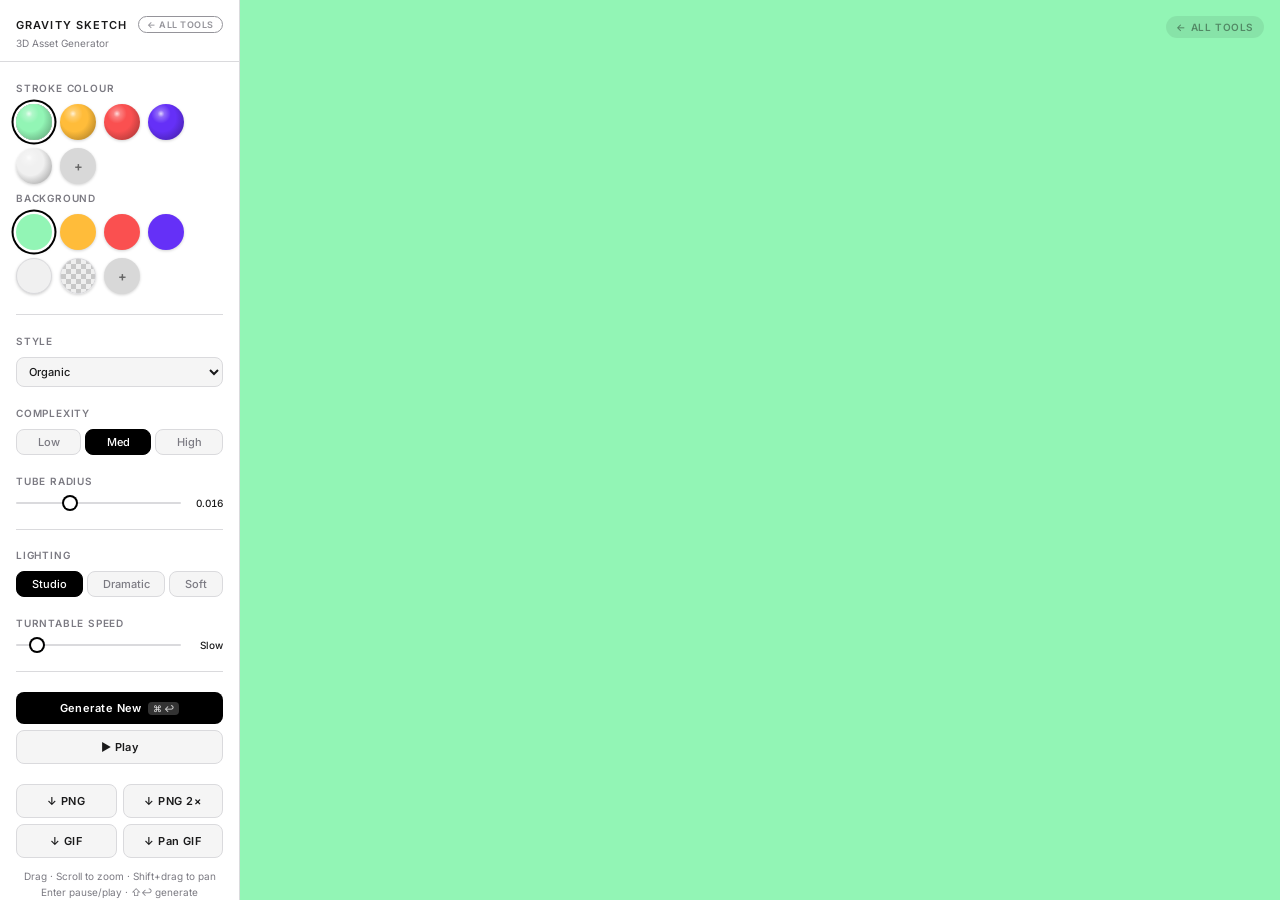
==== commit 1ce273a5: "Rename to 3D Asset Generator, clean up nav, restructure action buttons - Rename "3D Stroke Generator" ====
--- a/gravity-sketch-3d-generator.html
+++ b/gravity-sketch-3d-generator.html
@@ -229,14 +229,7 @@
       </a>
     </div>
     <div style="display:flex;align-items:center;justify-content:space-between;margin-top:2px">
-      <div class="s">3D Stroke Generator</div>
-      <a href="./gravity-sketch-brand-explorer.html"
-         style="font-size:9px;font-weight:600;letter-spacing:.06em;text-transform:uppercase;
-                color:var(--ac,#6B47DC);text-decoration:none;border:1px solid var(--ac,#6B47DC);
-                border-radius:20px;padding:2px 8px;white-space:nowrap;opacity:.8"
-         onmouseover="this.style.opacity=1" onmouseout="this.style.opacity=.8">
-        Brand Explorer →
-      </a>
+      <div class="s">3D Asset Generator</div>
     </div>
   </div>
 
@@ -383,18 +376,14 @@
   <div class="div"></div>
 
   <!-- Actions -->
-  <div class="sec" style="padding-bottom:4px">
-    <button class="ab p" onclick="generate()">
-      Generate New <span class="kbd">⌘ ↩</span>
-    </button>
-  </div>
   <div class="sec" id="reveal-sec">
-    <div class="dl-row">
+    <div style="display:flex;flex-direction:column;gap:6px">
+      <button class="ab p" onclick="generate()">
+        Generate New <span class="kbd">⌘ ↩</span>
+      </button>
       <button class="ab s" id="play-btn" onclick="playReveal()">▶ Play</button>
-      <button class="ab s" id="gif-btn"  onclick="exportGIF()">↓ GIF</button>
-      <button class="ab s" id="pan-gif-btn" onclick="exportPanGIF()">↓ Pan GIF</button>
     </div>
-    <div id="gif-bar-wrap">
+    <div id="gif-bar-wrap" style="margin-top:6px">
       <div id="gif-bar"></div>
       <div id="gif-label">Encoding…</div>
     </div>
@@ -403,6 +392,8 @@
     <div class="dl-row">
       <button class="ab s" onclick="exportPNG(1)">↓ PNG</button>
       <button class="ab s" onclick="exportPNG(2)">↓ PNG 2×</button>
+      <button class="ab s" id="gif-btn" onclick="exportGIF()">↓ GIF</button>
+      <button class="ab s" id="pan-gif-btn" onclick="exportPanGIF()">↓ Pan GIF</button>
     </div>
   </div>
 
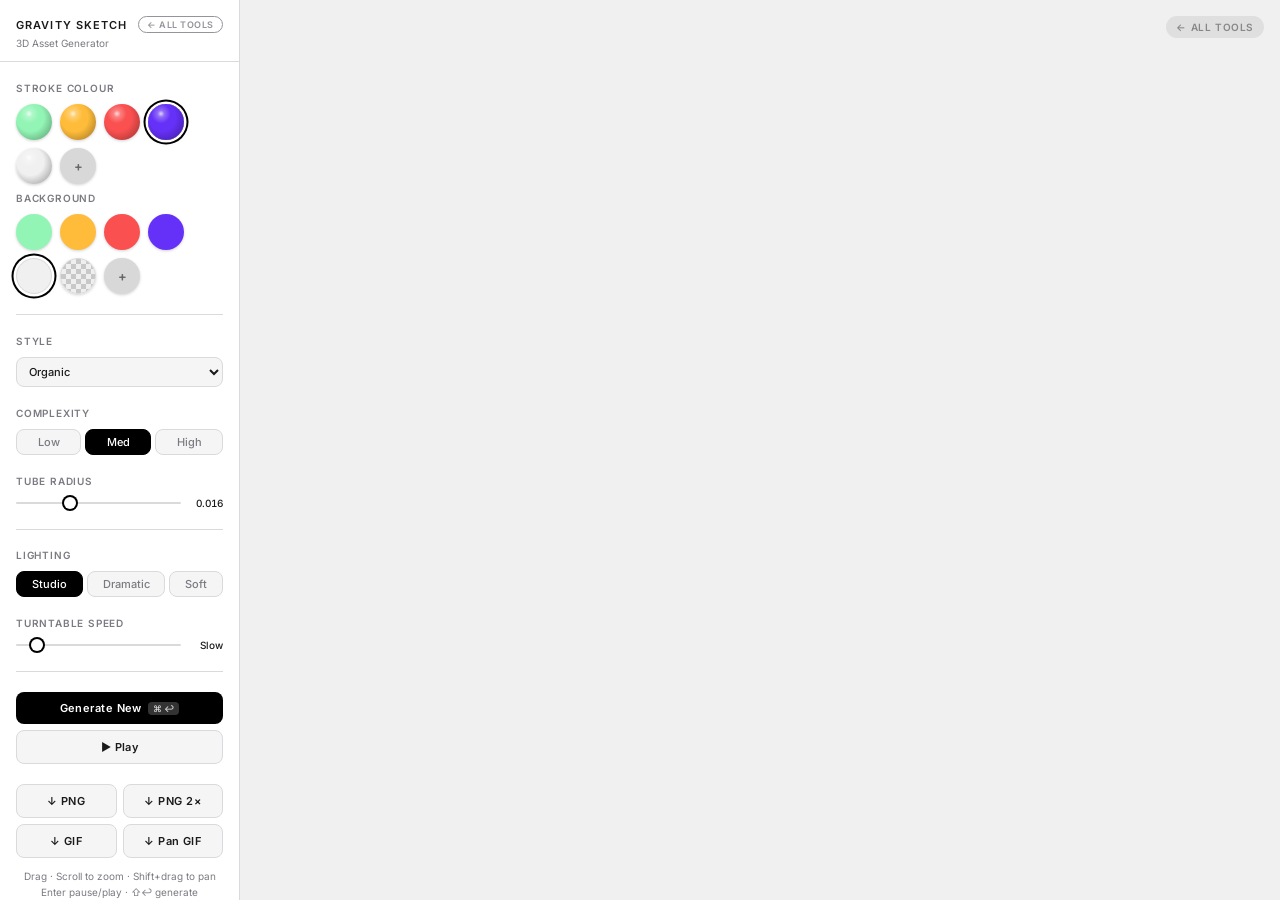
==== commit 6cdb8c9c: "3D Asset Generator: default to grey bg, purple stroke, generate on load Co-Authored-By: Claude Sonne" ====
--- a/gravity-sketch-3d-generator.html
+++ b/gravity-sketch-3d-generator.html
@@ -238,10 +238,10 @@
     <div class="sl">Stroke Colour</div>
     <div class="sr">
       <!-- data-marble + data-base → JS applies sphere gradient at boot -->
-      <div class="sw active" data-color="green"  data-marble data-base="#92F5B5" onclick="setColor(this)"></div>
+      <div class="sw"        data-color="green"  data-marble data-base="#92F5B5" onclick="setColor(this)"></div>
       <div class="sw"        data-color="gold"   data-marble data-base="#FFBC3A" onclick="setColor(this)"></div>
       <div class="sw"        data-color="pink"   data-marble data-base="#FA5050" onclick="setColor(this)"></div>
-      <div class="sw"        data-color="purple" data-marble data-base="#6530F7" onclick="setColor(this)"></div>
+      <div class="sw active" data-color="purple" data-marble data-base="#6530F7" onclick="setColor(this)"></div>
       <div class="sw"        data-color="white"  data-marble data-base="#F0F0F0" onclick="setColor(this)"></div>
       <div class="sw" id="custom-col-sw" data-color="custom" data-marble data-base="#e040fb"
            style="background:#d8d8d8;display:flex;align-items:center;justify-content:center;font-size:13px;font-weight:600;color:#666"
@@ -255,11 +255,11 @@
     <div class="sl">Background</div>
     <div class="sr">
       <!-- flat class → flat solid colour, no 3D gradient -->
-      <div class="sw flat active" data-bg="#92F5B5" style="background:#92F5B5" onclick="setBg(this)"></div>
+      <div class="sw flat"        data-bg="#92F5B5" style="background:#92F5B5" onclick="setBg(this)"></div>
       <div class="sw flat"        data-bg="#FFBC3A" style="background:#FFBC3A" onclick="setBg(this)"></div>
       <div class="sw flat"        data-bg="#FA5050" style="background:#FA5050" onclick="setBg(this)"></div>
       <div class="sw flat"        data-bg="#6530F7" style="background:#6530F7" onclick="setBg(this)"></div>
-      <div class="sw flat"        data-bg="#F0F0F0" style="background:#F0F0F0;border:1px solid #dadadd" onclick="setBg(this)"></div>
+      <div class="sw flat active" data-bg="#F0F0F0" style="background:#F0F0F0;border:1px solid #dadadd" onclick="setBg(this)"></div>
       <div class="sw flat" id="transparent-bg-sw"
            style="background:repeating-conic-gradient(#c8c8c8 0% 25%,#efefef 0% 50%) 0 0/10px 10px;border:1px solid #dadadd"
            onclick="setTransparentBg()" title="Transparent"></div>
@@ -1031,8 +1031,8 @@
 
 // ── State ─────────────────────────────────────────────────────────────────────
 const state={
-  style:'organic', color:'green', cx:2, lt:'studio',
-  bg:'#92F5B5', radius:0.020, opacity:1.0, obj:'glb-1', wireframe:false
+  style:'organic', color:'purple', cx:2, lt:'studio',
+  bg:'#F0F0F0', radius:0.020, opacity:1.0, obj:'glb-1', wireframe:false
 };
 
 // Arcball: store model rotation as accumulated 4×4 matrix
@@ -1896,7 +1896,8 @@
   const rad=document.getElementById('rad');   rad.value=32;  onRad(rad);
   const opa=document.getElementById('opa');   opa.value=100; onOpa(opa);
   const ttspd=document.getElementById('ttspd'); ttspd.value=10; onTTSpeed(ttspd);
-  generate();
+  // Short delay lets the browser finish layout before resize() reads clientWidth
+  setTimeout(()=>{ resize(); generate(); }, 50);
 },0);
 
 // ── Stroke reveal animation ───────────────────────────────────────────────────
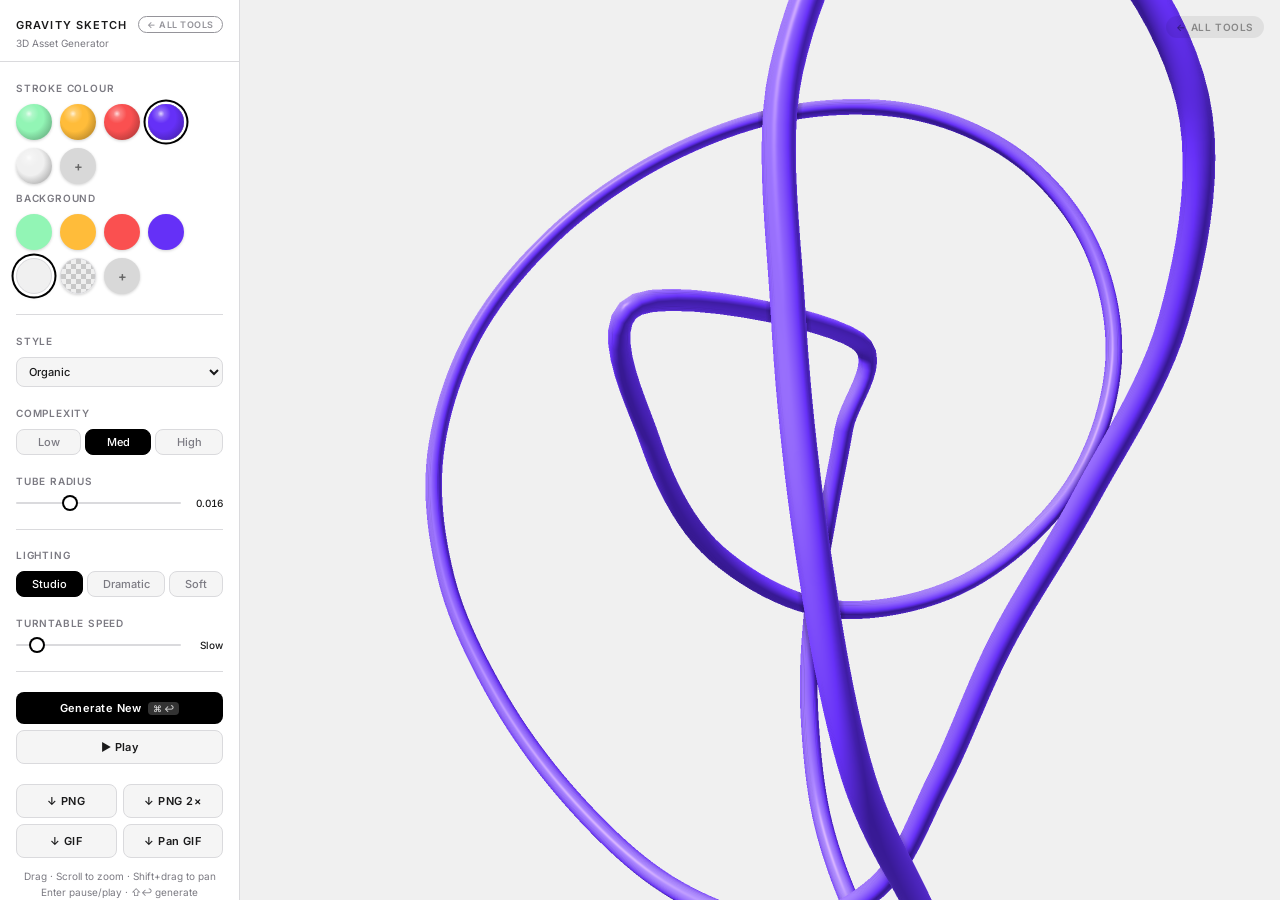
==== commit 3fa63f5f: "Fix: generate stroke immediately at boot before render loop starts Co-Authored-By: Claude Sonnet 4.6" ====
--- a/gravity-sketch-3d-generator.html
+++ b/gravity-sketch-3d-generator.html
@@ -1885,6 +1885,7 @@
 
 // ── Boot ──────────────────────────────────────────────────────────────────────
 resize();
+generate(); // first frame: show stroke immediately with default state
 loop();
 loadHershey();
 loadAnnotationAssets();
@@ -1896,8 +1897,7 @@
   const rad=document.getElementById('rad');   rad.value=32;  onRad(rad);
   const opa=document.getElementById('opa');   opa.value=100; onOpa(opa);
   const ttspd=document.getElementById('ttspd'); ttspd.value=10; onTTSpeed(ttspd);
-  // Short delay lets the browser finish layout before resize() reads clientWidth
-  setTimeout(()=>{ resize(); generate(); }, 50);
+  generate(); // re-generate with corrected slider values
 },0);
 
 // ── Stroke reveal animation ───────────────────────────────────────────────────
